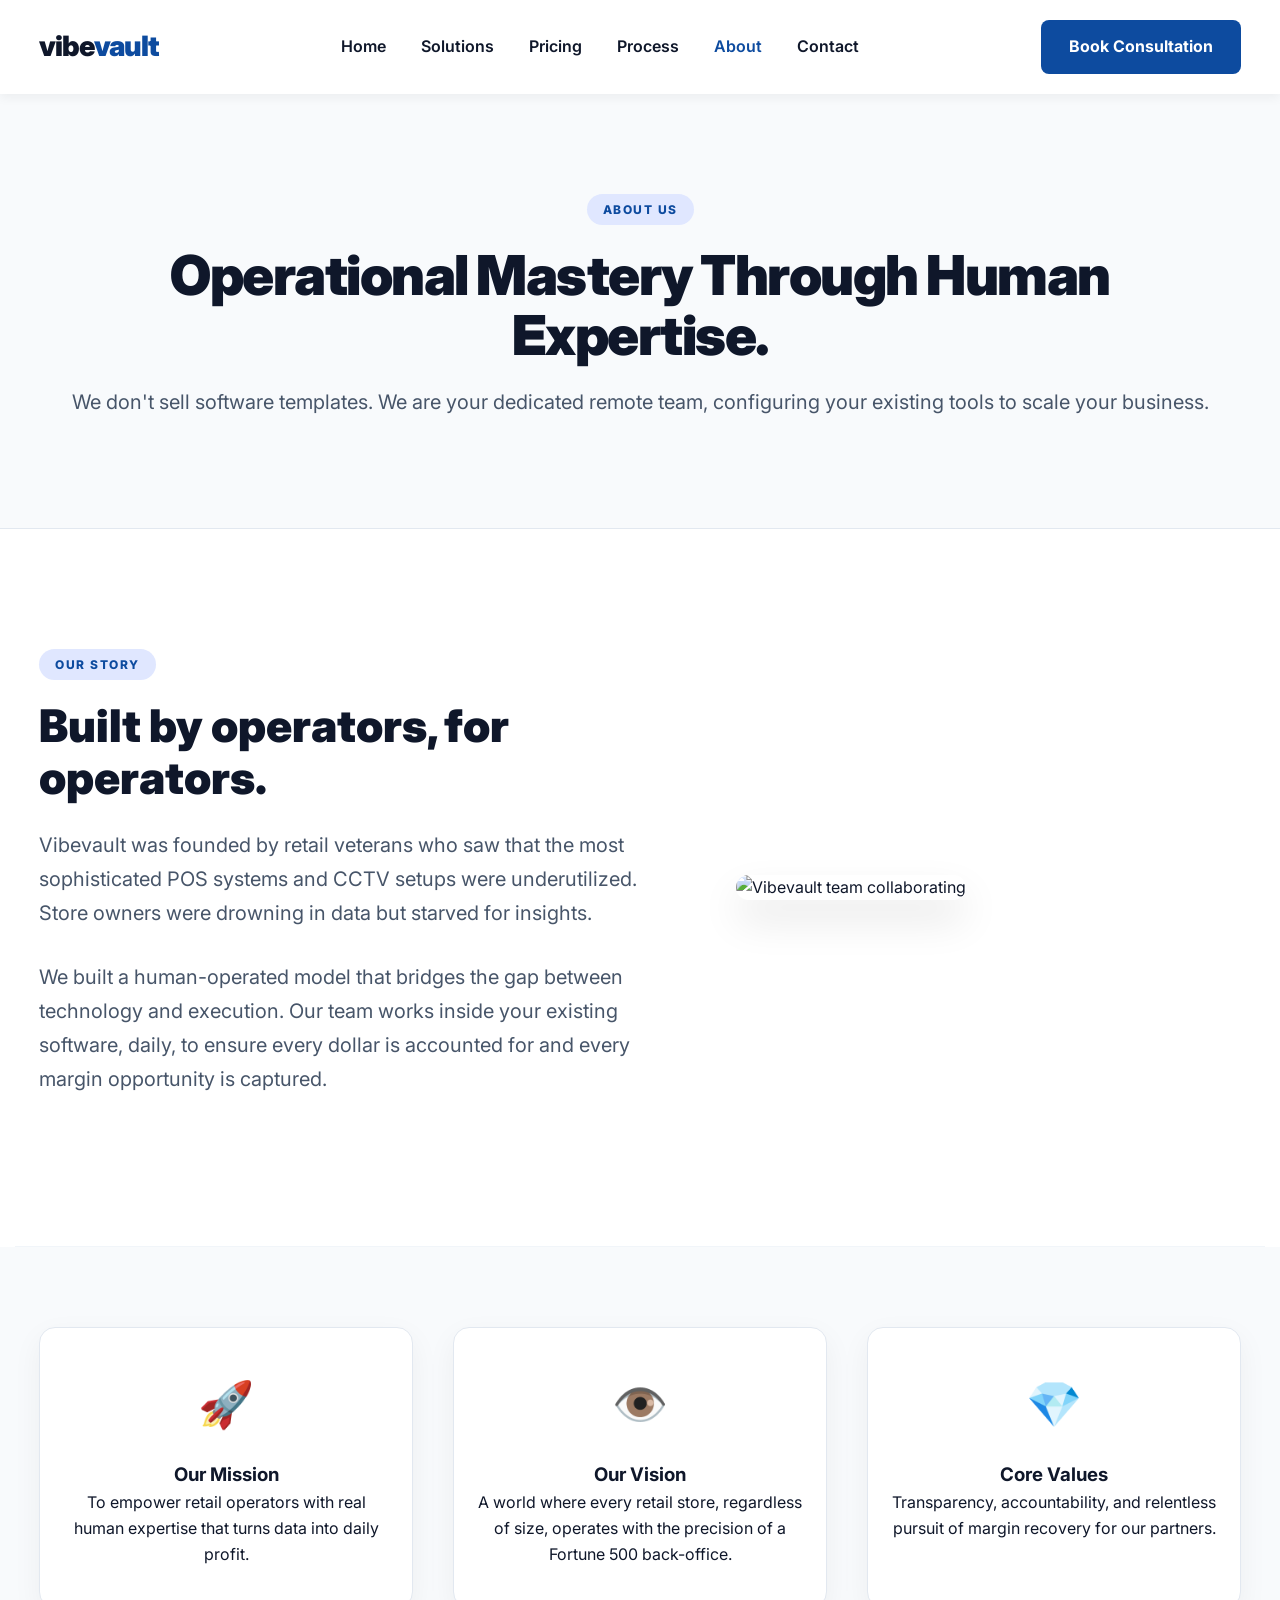
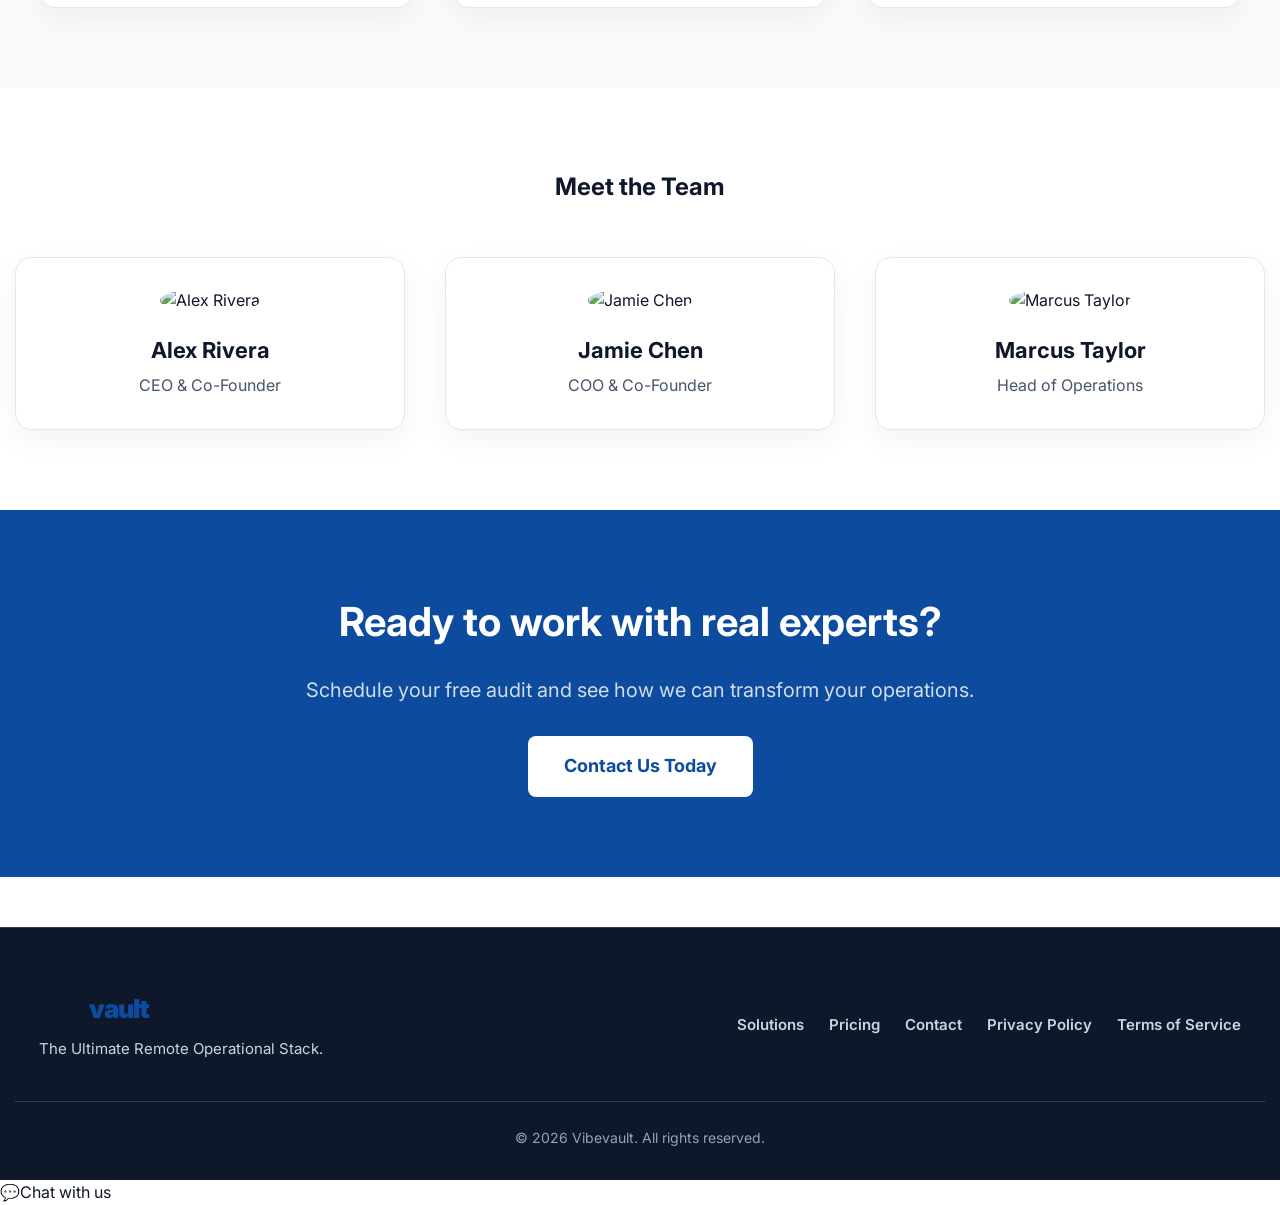
==== about.html @ 1e2b56e8 "Revise SEO metadata and enhance footer structure Updated meta tags and content for better SEO and br" ====
<!DOCTYPE html>
<html lang="en">
<head>
    <meta charset="UTF-8" />
    <meta name="viewport" content="width=device-width, initial-scale=1.0" />
    <meta name="robots" content="index, follow" />
    <title>About Vibevault | Dedicated Remote Retail Operations Team</title>
    <meta name="description" content="Learn about Vibevault. We provide dedicated human-operated remote back-office teams to configure your POS, CCTV, and inventory systems to scale your retail business." />
    <link rel="canonical" href="https://vibevault.com/about.html" />
    <link rel="icon" type="image/svg+xml" href="data:image/svg+xml,<svg xmlns='http://www.w3.org/2000/svg' viewBox='0 0 100 100'><rect width='100' height='100' rx='20' fill='%230a1628'/><text x='50%' y='55%' dominant-baseline='central' text-anchor='middle' fill='%2300d4ff' font-family='sans-serif' font-size='60' font-weight='bold'>V</text></svg>" />
    <meta property="og:type" content="website" />
    <meta property="og:url" content="https://vibevault.com/about.html" />
    <meta property="og:title" content="About Us | Vibevault Retail Operations" />
    <meta property="og:description" content="Operational Mastery Through Human Expertise. We are your dedicated remote back-office team." />
    <meta property="og:image" content="https://images.unsplash.com/photo-1522071820081-009f0129c71c?auto=format&fit=crop&w=800&q=80" />
    <link rel="stylesheet" href="style.css" />
    <link rel="preconnect" href="https://fonts.googleapis.com" />
    <link rel="preconnect" href="https://fonts.gstatic.com" crossorigin />
    <link href="https://fonts.googleapis.com/css2?family=Inter:wght@400;600;800;900&display=swap" rel="stylesheet" />
    <script type="application/ld+json">
        {
            "@context": "https://schema.org",
            "@type": "AboutPage",
            "name": "About Us - Vibevault",
            "url": "https://vibevault.com/about.html",
            "description": "Vibevault provides human-operated remote back-office teams to help retail stores optimize POS, CCTV, and inventory management.",
            "publisher": { "@type": "Organization", "name": "Vibevault", "url": "https://vibevault.com" }
        }
    </script>
</head>
<body>
    <header class="navbar"><div class="container nav-container"><a href="index.html" class="logo">vibe<span>vault</span></a>
        <nav><ul class="nav-links"><li><a href="index.html">Home</a></li><li><a href="solutions.html">Solutions</a></li><li><a href="pricing.html">Pricing</a></li><li><a href="process.html">Process</a></li><li><a href="about.html" class="active">About</a></li><li><a href="contact.html">Contact</a></li></ul></nav>
        <a href="contact.html" class="btn btn-primary btn-consult">Book Consultation</a><div class="hamburger">☰</div>
    </div></header>

    <main>
        <section class="page-header scroll-anim"><div class="container text-center"><div class="label-badge">ABOUT US</div><h1 class="hero-title">Operational Mastery Through Human Expertise.</h1><p class="hero-desc">We don't sell software templates. We are your dedicated remote team, configuring your existing tools to scale your business.</p></div></section>

        <section class="deep-dive container scroll-anim" style="padding:120px 24px;">
            <div class="dive-content">
                <div class="label-badge">Our Story</div>
                <h2>Built by operators, for operators.</h2>
                <p>Vibevault was founded by retail veterans who saw that the most sophisticated POS systems and CCTV setups were underutilized. Store owners were drowning in data but starved for insights.</p>
                <p>We built a human-operated model that bridges the gap between technology and execution. Our team works inside your existing software, daily, to ensure every dollar is accounted for and every margin opportunity is captured.</p>
            </div>
            <div class="dive-image">
                <img src="https://images.unsplash.com/photo-1522071820081-009f0129c71c?auto=format&fit=crop&w=800&q=80" alt="Vibevault team collaborating" loading="lazy" />
            </div>
        </section>

        <section class="bg-light scroll-anim" style="padding:80px 0;">
            <div class="container">
                <div class="grid-3 text-center">
                    <div class="value-card"><div class="icon-large">🚀</div><h3>Our Mission</h3><p>To empower retail operators with real human expertise that turns data into daily profit.</p></div>
                    <div class="value-card"><div class="icon-large">👁️</div><h3>Our Vision</h3><p>A world where every retail store, regardless of size, operates with the precision of a Fortune 500 back-office.</p></div>
                    <div class="value-card"><div class="icon-large">💎</div><h3>Core Values</h3><p>Transparency, accountability, and relentless pursuit of margin recovery for our partners.</p></div>
                </div>
            </div>
        </section>

        <section class="container scroll-anim" style="padding:80px 0;">
            <h2 class="section-title text-center">Meet the Team</h2>
            <div class="grid-3">
                <div class="team-card"><img src="https://images.unsplash.com/photo-1507003211169-0a1dd7228f2d?auto=format&fit=crop&w=400&q=80" alt="Alex Rivera" loading="lazy" /><h3>Alex Rivera</h3><p>CEO & Co-Founder</p></div>
                <div class="team-card"><img src="https://images.unsplash.com/photo-1573496359142-b8d87734a5a2?auto=format&fit=crop&w=400&q=80" alt="Jamie Chen" loading="lazy" /><h3>Jamie Chen</h3><p>COO & Co-Founder</p></div>
                <div class="team-card"><img src="https://images.unsplash.com/photo-1560250097-0b93528c311a?auto=format&fit=crop&w=400&q=80" alt="Marcus Taylor" loading="lazy" /><h3>Marcus Taylor</h3><p>Head of Operations</p></div>
            </div>
        </section>

        <section class="mega-cta-extended scroll-anim" style="background:var(--primary-color);">
            <div class="container text-center">
                <h2 style="color:white;">Ready to work with real experts?</h2>
                <p style="color:rgba(255,255,255,0.9);font-size:20px;margin-bottom:30px;">Schedule your free audit and see how we can transform your operations.</p>
                <a href="contact.html" class="btn btn-primary btn-large" style="background:white;color:var(--primary-color);">Contact Us Today</a>
            </div>
        </section>
    </main>

    <footer><div class="container footer-grid"><div class="footer-brand"><div class="logo">vibe<span>vault</span></div><p>The Ultimate Remote Operational Stack.</p></div><div class="footer-links"><a href="solutions.html">Solutions</a><a href="pricing.html">Pricing</a><a href="contact.html">Contact</a><a href="privacy.html">Privacy Policy</a><a href="terms.html">Terms of Service</a></div></div><div class="footer-bottom container"><p>&copy; 2026 Vibevault. All rights reserved.</p></div></footer>

    <div class="chat-badge" id="chatBadge"><span class="chat-icon">💬</span><span class="chat-tooltip">Chat with us</span></div>
    <script src="script.js"></script>
</body>
</html>
---- style.css ----
/* =========================================
   MASTER CSS - VIBEVAULT (PROFESSIONAL UPGRADE)
   ========================================= */
:root {
    --primary-color: #0d4b9f;
    --primary-hover: #083370;
    --secondary-color: #f8fafc;
    --text-dark: #0f172a;
    --text-muted: #475569;
    --white: #ffffff;
    --border-color: #e2e8f0;
    --transition: all 0.3s ease;
}

* {
    margin: 0;
    padding: 0;
    box-sizing: border-box;
}

body {
    font-family: 'Inter', sans-serif;
    background-color: var(--white);
    color: var(--text-dark);
    line-height: 1.6;
    overflow-x: hidden;
}

a {
    text-decoration: none;
    transition: var(--transition);
}

.container {
    max-width: 1250px;
    margin: 0 auto;
    padding: 0 24px;
}

.bg-light {
    background-color: var(--secondary-color);
}

.text-center {
    text-align: center;
}

.mt-20 {
    margin-top: 20px;
}
.mt-40 {
    margin-top: 40px;
}
.mt-50 {
    margin-top: 50px;
}
.mb-50 {
    margin-bottom: 50px;
}

/* =========================================
   1. NAVBAR & FOOTER
   ========================================= */
.navbar {
    background: var(--white);
    padding: 20px 0;
    position: sticky;
    top: 0;
    z-index: 1000;
    box-shadow: 0 4px 10px rgba(0, 0, 0, 0.05);
}

.nav-container {
    display: flex;
    justify-content: space-between;
    align-items: center;
}

.logo {
    font-size: 28px;
    font-weight: 900;
    color: var(--text-dark);
    letter-spacing: -1px;
}

.logo span {
    color: var(--primary-color);
}

.nav-links {
    list-style: none;
    display: flex;
    gap: 35px;
}

.nav-links a {
    color: var(--text-dark);
    font-weight: 600;
    font-size: 16px;
}

.nav-links a:hover,
.nav-links a.active {
    color: var(--primary-color);
}

.hamburger {
    display: none;
    font-size: 32px;
    cursor: pointer;
    color: var(--primary-color);
}

footer {
    background: #0f172a;
    padding: 60px 0 30px;
    margin-top: 50px;
    color: var(--white);
    border-top: 1px solid #334155;
}

.footer-grid {
    display: flex;
    justify-content: space-between;
    align-items: center;
    flex-wrap: wrap;
    gap: 30px;
    padding-bottom: 40px;
    border-bottom: 1px solid #334155;
}

.footer-brand .logo {
    font-size: 26px;
    font-weight: 900;
}

.footer-brand p {
    color: #cbd5e1;
    font-size: 15px;
    margin-top: 8px;
}

.footer-links {
    display: flex;
    gap: 25px;
}

.footer-links a {
    color: #cbd5e1;
    font-weight: 600;
    font-size: 15px;
}

.footer-links a:hover {
    color: #3b82f6;
}

.footer-bottom {
    text-align: center;
    padding-top: 25px;
}

.footer-bottom p {
    color: #94a3b8;
    font-size: 14px;
}

/* =========================================
   2. BUTTONS & BADGES
   ========================================= */
.btn {
    display: inline-block;
    padding: 14px 28px;
    border-radius: 8px;
    font-weight: 700;
    font-size: 16px;
    cursor: pointer;
    transition: var(--transition);
    border: none;
    text-align: center;
}

.btn-primary {
    background-color: var(--primary-color);
    color: var(--white);
}

.btn-primary:hover {
    background-color: var(--primary-hover);
    transform: translateY(-2px);
    box-shadow: 0 8px 15px rgba(13, 75, 159, 0.2);
}

.btn-secondary {
    background-color: transparent;
    color: var(--text-dark);
    border: 2px solid var(--border-color);
}

.btn-secondary:hover {
    border-color: var(--primary-color);
    color: var(--primary-color);
    transform: translateY(-2px);
}

.btn-large {
    font-size: 18px;
    padding: 16px 36px;
}

.full-width {
    width: 100%;
    display: block;
}

.label-badge {
    background: #e0e7ff;
    color: var(--primary-color);
    display: inline-block;
    padding: 6px 16px;
    border-radius: 30px;
    font-weight: 800;
    font-size: 12px;
    letter-spacing: 1.5px;
    margin-bottom: 20px;
    text-transform: uppercase;
}

/* =========================================
   3. HERO & HEADERS
   ========================================= */
.hero-title {
    font-size: 55px;
    line-height: 1.1;
    margin-bottom: 20px;
    font-weight: 900;
    letter-spacing: -1.5px;
    color: var(--text-dark);
}

.hero-desc {
    font-size: 20px;
    color: var(--text-muted);
    margin-bottom: 30px;
    line-height: 1.6;
}

.page-header {
    padding: 100px 0 80px;
    background: var(--secondary-color);
    text-align: center;
    border-bottom: 1px solid var(--border-color);
}

.hero {
    padding: 100px 0 60px;
    background: linear-gradient(180deg, #f8fafc 0%, #ffffff 100%);
}

.hero-wrapper {
    max-width: 900px;
    margin: 0 auto;
    text-align: center;
}

.hero-title span {
    color: var(--primary-color);
    font-style: italic;
}

.hero-buttons {
    display: flex;
    gap: 20px;
    justify-content: center;
    margin-top: 30px;
}

.hero-image-full img {
    width: 100%;
    border-radius: 20px;
    box-shadow: 0 30px 60px rgba(0, 0, 0, 0.15);
    margin-bottom: 80px;
}

/* =========================================
   4. HOME PAGE SPECIFICS
   ========================================= */
.trusted-by {
    padding: 60px 0;
    border-top: 1px solid var(--border-color);
}

.trusted-by p {
    font-size: 14px;
    font-weight: 700;
    color: var(--text-muted);
    letter-spacing: 2px;
    text-align: center;
}

.logo-grid {
    display: flex;
    justify-content: space-around;
    flex-wrap: wrap;
    gap: 30px;
    opacity: 0.6;
}

.metrics-section {
    padding: 80px 0;
}

.metric-card h2 {
    font-size: 50px;
    font-weight: 900;
    color: var(--primary-color);
    margin-bottom: 5px;
}

.metric-card p {
    font-size: 18px;
    color: var(--text-muted);
    font-weight: 600;
}

.testimonials-expanded {
    padding: 100px 0;
}

.testimonial-block {
    display: flex;
    gap: 30px;
    align-items: center;
    background: var(--white);
    border-radius: 16px;
    padding: 40px;
    box-shadow: 0 10px 30px rgba(0, 0, 0, 0.05);
    border: 1px solid #f1f5f9;
    margin-bottom: 30px;
}

.test-img {
    width: 100px;
    height: 100px;
    object-fit: cover;
    border-radius: 50%;
}

.testimonial-block p {
    font-size: 18px;
    line-height: 1.6;
    color: var(--text-muted);
    font-weight: 600;
    font-style: italic;
}

/* =========================================
   5. DEEP DIVE SECTIONS (Home, About)
   ========================================= */
.deep-dive {
    display: flex;
    align-items: center;
    gap: 80px;
    padding: 120px 24px;
    border-bottom: 1px solid #f1f5f9;
}

.deep-dive.reverse {
    flex-direction: row-reverse;
    background-color: #fafaf9;
}

.dive-content {
    flex: 1.1;
}

.dive-image {
    flex: 0.9;
}

.dive-image img {
    width: 100%;
    border-radius: 20px;
    box-shadow: 0 20px 40px rgba(0, 0, 0, 0.1);
}

.dive-content h2 {
    font-size: 45px;
    line-height: 1.15;
    margin-bottom: 25px;
    font-weight: 900;
}

.dive-content p {
    font-size: 20px;
    color: var(--text-muted);
    margin-bottom: 30px;
    line-height: 1.7;
}

.check-list {
    list-style: none;
}

.check-list li {
    font-size: 18px;
    margin-bottom: 15px;
    font-weight: 600;
    display: flex;
    align-items: center;
    gap: 10px;
    color: var(--text-dark);
}

/* =========================================
   6. GRIDS & CARDS
   ========================================= */
.grid-3 {
    display: grid;
    grid-template-columns: repeat(auto-fit, minmax(320px, 1fr));
    gap: 40px;
}

.grid-4 {
    display: grid;
    grid-template-columns: repeat(4, 1fr);
    gap: 20px;
}

.section-title {
    margin-bottom: 50px;
    text-align: center;
}

.icon-large {
    font-size: 45px;
    margin-bottom: 20px;
}

/* Solutions Page */
.solutions-grid-large {
    padding: 80px 0;
}

.service-block-detailed {
    background: var(--white);
    border-radius: 16px;
    border: 1px solid var(--border-color);
    overflow: hidden;
    box-shadow: 0 15px 35px rgba(0, 0, 0, 0.06);
    padding-bottom: 30px;
}

.service-block-detailed img {
    width: 100%;
    height: 280px;
    object-fit: cover;
    margin-bottom: 25px;
}

.service-block-detailed h2 {
    font-size: 28px;
    padding: 0 25px;
    margin-bottom: 15px;
}

.service-block-detailed p {
    font-size: 17px;
    color: var(--text-muted);
    padding: 0 25px;
    margin-bottom: 20px;
}

.price-tag {
    display: inline-block;
    margin: 0 25px;
    font-weight: 800;
    font-size: 22px;
    color: var(--primary-color);
    background: #e0e7ff;
    padding: 10px 20px;
    border-radius: 8px;
}

/* =========================================
   7. PRICING - 4 TIER GRID (NEW)
   ========================================= */
.pricing-container-large {
    padding: 40px 0;
}

.pricing-grid-4 {
    display: grid;
    grid-template-columns: repeat(4, 1fr);
    gap: 30px;
    align-items: stretch;
}

.pricing-card {
    background: var(--white);
    border-radius: 16px;
    border: 1px solid var(--border-color);
    padding: 40px 30px;
    box-shadow: 0 10px 30px rgba(0, 0, 0, 0.04);
    display: flex;
    flex-direction: column;
    text-align: left;
    position: relative;
    transition: var(--transition);
}

.pricing-card:hover {
    box-shadow: 0 20px 40px rgba(0, 0, 0, 0.08);
    transform: translateY(-5px);
}

.tier-label {
    display: inline-block;
    background: #f1f5f9;
    color: var(--text-muted);
    padding: 4px 12px;
    border-radius: 20px;
    font-size: 12px;
    font-weight: 800;
    margin-bottom: 15px;
    letter-spacing: 1px;
}

.tier-name {
    font-size: 20px;
    font-weight: 800;
    margin-bottom: 15px;
    color: var(--text-dark);
    text-transform: uppercase;
}

.price {
    font-size: 60px;
    font-weight: 900;
    margin-bottom: 5px;
    line-height: 1;
    color: var(--text-dark);
}

.flat-rate {
    font-size: 16px;
    color: var(--text-muted);
    margin-bottom: 20px;
    font-weight: 500;
}

.tier-desc {
    font-size: 15px;
    color: var(--text-muted);
    margin-bottom: 30px;
    line-height: 1.6;
    min-height: 70px;
}

.benefits-list-detailed {
    list-style: none;
    margin-bottom: 40px;
    flex-grow: 1;
}

.benefits-list-detailed li {
    font-size: 15px;
    margin-bottom: 12px;
    border-bottom: 1px solid #f1f5f9;
    padding-bottom: 12px;
    display: flex;
    align-items: flex-start;
    gap: 10px;
    color: var(--text-dark);
}

/* Most Popular (Professional) */
.premium-partner {
    background: var(--primary-color);
    border: none;
    box-shadow: 0 20px 50px rgba(13, 75, 159, 0.3);
    transform: scale(1.03);
}

.premium-partner:hover {
    transform: scale(1.03) translateY(-5px);
    box-shadow: 0 30px 60px rgba(13, 75, 159, 0.4);
}

.premium-partner .badge {
    position: absolute;
    top: -15px;
    left: 50%;
    transform: translateX(-50%);
    background: #fbbf24;
    color: #000;
    padding: 6px 16px;
    border-radius: 20px;
    font-weight: 900;
    font-size: 12px;
    letter-spacing: 1px;
    white-space: nowrap;
}

.premium-partner .benefits-list-detailed li {
    border-bottom: 1px solid rgba(255, 255, 255, 0.15);
    color: var(--white);
}

.premium-partner .tier-name,
.premium-partner .price {
    color: var(--white);
}

/* =========================================
   8. 12 ADD-ON SERVICES (grid-4)
   ========================================= */
.core-operations {
    padding: 100px 0;
}

.addon-card {
    background: var(--white);
    border-radius: 12px;
    border: 1px solid var(--border-color);
    padding: 30px 20px;
    box-shadow: 0 4px 15px rgba(0, 0, 0, 0.03);
    transition: var(--transition);
    display: flex;
    flex-direction: column;
    text-align: left;
}

.addon-card:hover {
    transform: translateY(-5px);
    box-shadow: 0 15px 30px rgba(0, 0, 0, 0.08);
    border-color: var(--primary-color);
}

.addon-icon {
    font-size: 32px;
    color: var(--primary-color);
    margin-bottom: 15px;
}

.addon-card h3 {
    font-size: 18px;
    font-weight: 800;
    margin-bottom: 10px;
    color: var(--text-dark);
    line-height: 1.3;
}

.addon-card p {
    font-size: 14px;
    color: var(--text-muted);
    margin-bottom: 25px;
    flex-grow: 1;
    line-height: 1.5;
}

.addon-card .btn {
    padding: 12px 10px;
    font-size: 14px;
    border-radius: 30px;
}

/* =========================================
   9. PROCESS - 4 STEP TIMELINE
   ========================================= */
.process-timeline-large {
    padding: 100px 24px;
    max-width: 900px;
    margin: 0 auto;
}

/* Progress bar (visual) */
.process-progress {
    display: flex;
    justify-content: space-between;
    align-items: center;
    margin-bottom: 60px;
    position: relative;
}

.process-progress::before {
    content: '';
    position: absolute;
    top: 50%;
    left: 5%;
    right: 5%;
    height: 4px;
    background: #e2e8f0;
    transform: translateY(-50%);
    z-index: 0;
}

.process-progress .progress-step {
    width: 50px;
    height: 50px;
    border-radius: 50%;
    background: var(--white);
    border: 4px solid #e2e8f0;
    display: flex;
    align-items: center;
    justify-content: center;
    font-weight: 800;
    font-size: 20px;
    color: var(--text-muted);
    position: relative;
    z-index: 1;
    transition: var(--transition);
}

.process-progress .progress-step.active {
    border-color: var(--primary-color);
    background: var(--primary-color);
    color: var(--white);
}

.process-card-detailed {
    display: flex;
    gap: 40px;
    align-items: center;
    background: var(--white);
    padding: 50px;
    border-radius: 16px;
    box-shadow: 0 15px 40px rgba(0, 0, 0, 0.08);
    border: 1px solid #f1f5f9;
    margin-bottom: 40px;
}

.step-number-large {
    font-size: 50px;
    font-weight: 900;
    color: var(--white);
    background: var(--primary-color);
    width: 110px;
    height: 110px;
    display: flex;
    align-items: center;
    justify-content: center;
    border-radius: 50%;
    flex-shrink: 0;
}

.process-text h2 {
    font-size: 30px;
    margin-bottom: 15px;
    font-weight: 800;
}

.process-text p {
    font-size: 18px;
    color: var(--text-muted);
}

/* =========================================
   10. ABOUT PAGE - TEAM CARDS & VALUES
   ========================================= */
.value-card {
    padding: 40px 20px;
    background: var(--white);
    border-radius: 16px;
    box-shadow: 0 10px 30px rgba(0, 0, 0, 0.05);
    border: 1px solid var(--border-color);
}

.team-card {
    text-align: center;
    background: var(--white);
    border-radius: 16px;
    padding: 30px;
    box-shadow: 0 10px 30px rgba(0, 0, 0, 0.05);
    border: 1px solid var(--border-color);
}

.team-card img {
    width: 150px;
    height: 150px;
    object-fit: cover;
    border-radius: 50%;
    margin-bottom: 20px;
}

.team-card h3 {
    font-size: 22px;
    margin-bottom: 5px;
}

.team-card p {
    color: var(--text-muted);
}

/* =========================================
   11. CONTACT FORM
   ========================================= */
.contact-page-wrapper-extended {
    display: flex;
    gap: 80px;
    padding: 120px 24px;
    align-items: flex-start;
}

.contact-info-extended {
    flex: 0.9;
}

.contact-cards-grid {
    display: flex;
    flex-direction: column;
    gap: 20px;
    margin-top: 50px;
}

.contact-card-info {
    background: var(--secondary-color);
    padding: 30px;
    border-radius: 12px;
    border: 1px solid var(--border-color);
}

.contact-card-info h3 {
    font-size: 22px;
    margin-bottom: 10px;
}

.contact-card-info p {
    font-size: 18px;
    color: var(--text-muted);
}

.contact-form-large-extended {
    flex: 1.1;
    background: var(--white);
    padding: 60px;
    border-radius: 24px;
    box-shadow: 0 25px 60px rgba(0, 0, 0, 0.1);
    border: 1px solid var(--border-color);
}

.form-row-extended {
    display: flex;
    gap: 20px;
}

.form-row-extended .input-group-extended {
    flex: 1;
}

.input-group-extended {
    margin-bottom: 30px;
}

.input-group-extended label {
    display: block;
    margin-bottom: 10px;
    font-weight: 700;
    font-size: 18px;
}

.input-group-extended input,
.input-group-extended textarea {
    width: 100%;
    padding: 20px;
    border: 2px solid #cbd5e1;
    border-radius: 12px;
    font-size: 18px;
    font-family: inherit;
    background: #f8fafc;
    transition: var(--transition);
}

.input-group-extended input:focus,
.input-group-extended textarea:focus {
    outline: none;
    border-color: var(--primary-color);
    background: var(--white);
}

.form-message {
    margin-top: 15px;
    text-align: center;
    font-weight: 600;
}

/* =========================================
   12. MEGA CTA
   ========================================= */
.mega-cta-extended {
    background: var(--primary-color);
    padding: 80px 0;
    color: var(--white);
}

.mega-cta-flex {
    display: flex;
    gap: 60px;
    align-items: center;
}

.mega-cta-extended h2 {
    font-size: 40px;
    margin-bottom: 20px;
}

.mega-cta-extended p {
    font-size: 20px;
    opacity: 0.9;
}

.lead-form input {
    width: 100%;
    padding: 16px;
    border-radius: 8px;
    border: none;
    margin-bottom: 15px;
    font-size: 16px;
}

/* =========================================
   13. ANIMATIONS
   ========================================= */
.scroll-anim {
    opacity: 0;
    transform: translateY(40px);
    transition: all 0.8s cubic-bezier(0.5, 0, 0, 1);
}

.scroll-anim.visible {
    opacity: 1;
    transform: translateY(0);
}

/* =========================================
   14. RESPONSIVE
   ========================================= */
@media (max-width: 1024px) {
    .pricing-grid-4 {
        grid-template-columns: repeat(2, 1fr);
    }
    .premium-partner {
        transform: scale(1);
    }
    .premium-partner:hover {
        transform: translateY(-5px);
    }
    .grid-4 {
        grid-template-columns: repeat(2, 1fr);
        gap: 25px;
    }
    .deep-dive,
    .deep-dive.reverse,
    .contact-page-wrapper-extended {
        flex-direction: column;
        text-align: center;
        gap: 50px;
    }
    .footer-grid {
        flex-direction: column;
        text-align: center;
        gap: 20px;
    }
    .mega-cta-flex {
        flex-direction: column;
        text-align: center;
    }
}

@media (max-width: 768px) {
    .nav-links {
        display: none;
        flex-direction: column;
        position: absolute;
        top: 100%;
        left: 0;
        width: 100%;
        background: var(--white);
        padding: 20px;
        text-align: center;
        box-shadow: 0 10px 20px rgba(0, 0, 0, 0.1);
    }
    .nav-links.active {
        display: flex;
    }
    .navbar .btn {
        display: none;
    }
    .hamburger {
        display: block;
    }

    .hero-title {
        font-size: 38px;
        letter-spacing: -1px;
    }
    .hero-buttons {
        flex-direction: column;
    }

    .grid-3 {
        grid-template-columns: 1fr;
        gap: 30px;
    }
    .pricing-grid-4 {
        grid-template-columns: 1fr;
        gap: 40px;
    }
    .tier-desc {
        min-height: auto;
    }
    .pricing-card {
        padding: 40px 25px;
    }
    .grid-4 {
        grid-template-columns: 1fr;
        gap: 20px;
    }

    .form-row-extended {
        flex-direction: column;
        gap: 0;
    }
    .contact-form-large-extended {
        padding: 30px 20px;
    }
    .process-card-detailed {
        flex-direction: column;
        text-align: center;
        padding: 30px;
    }
    .testimonial-block {
        flex-direction: column;
        text-align: center;
    }
    .process-progress {
        display: none;
    }
    .step-number-large {
        width: 80px;
        height: 80px;
        font-size: 35px;
    }
}
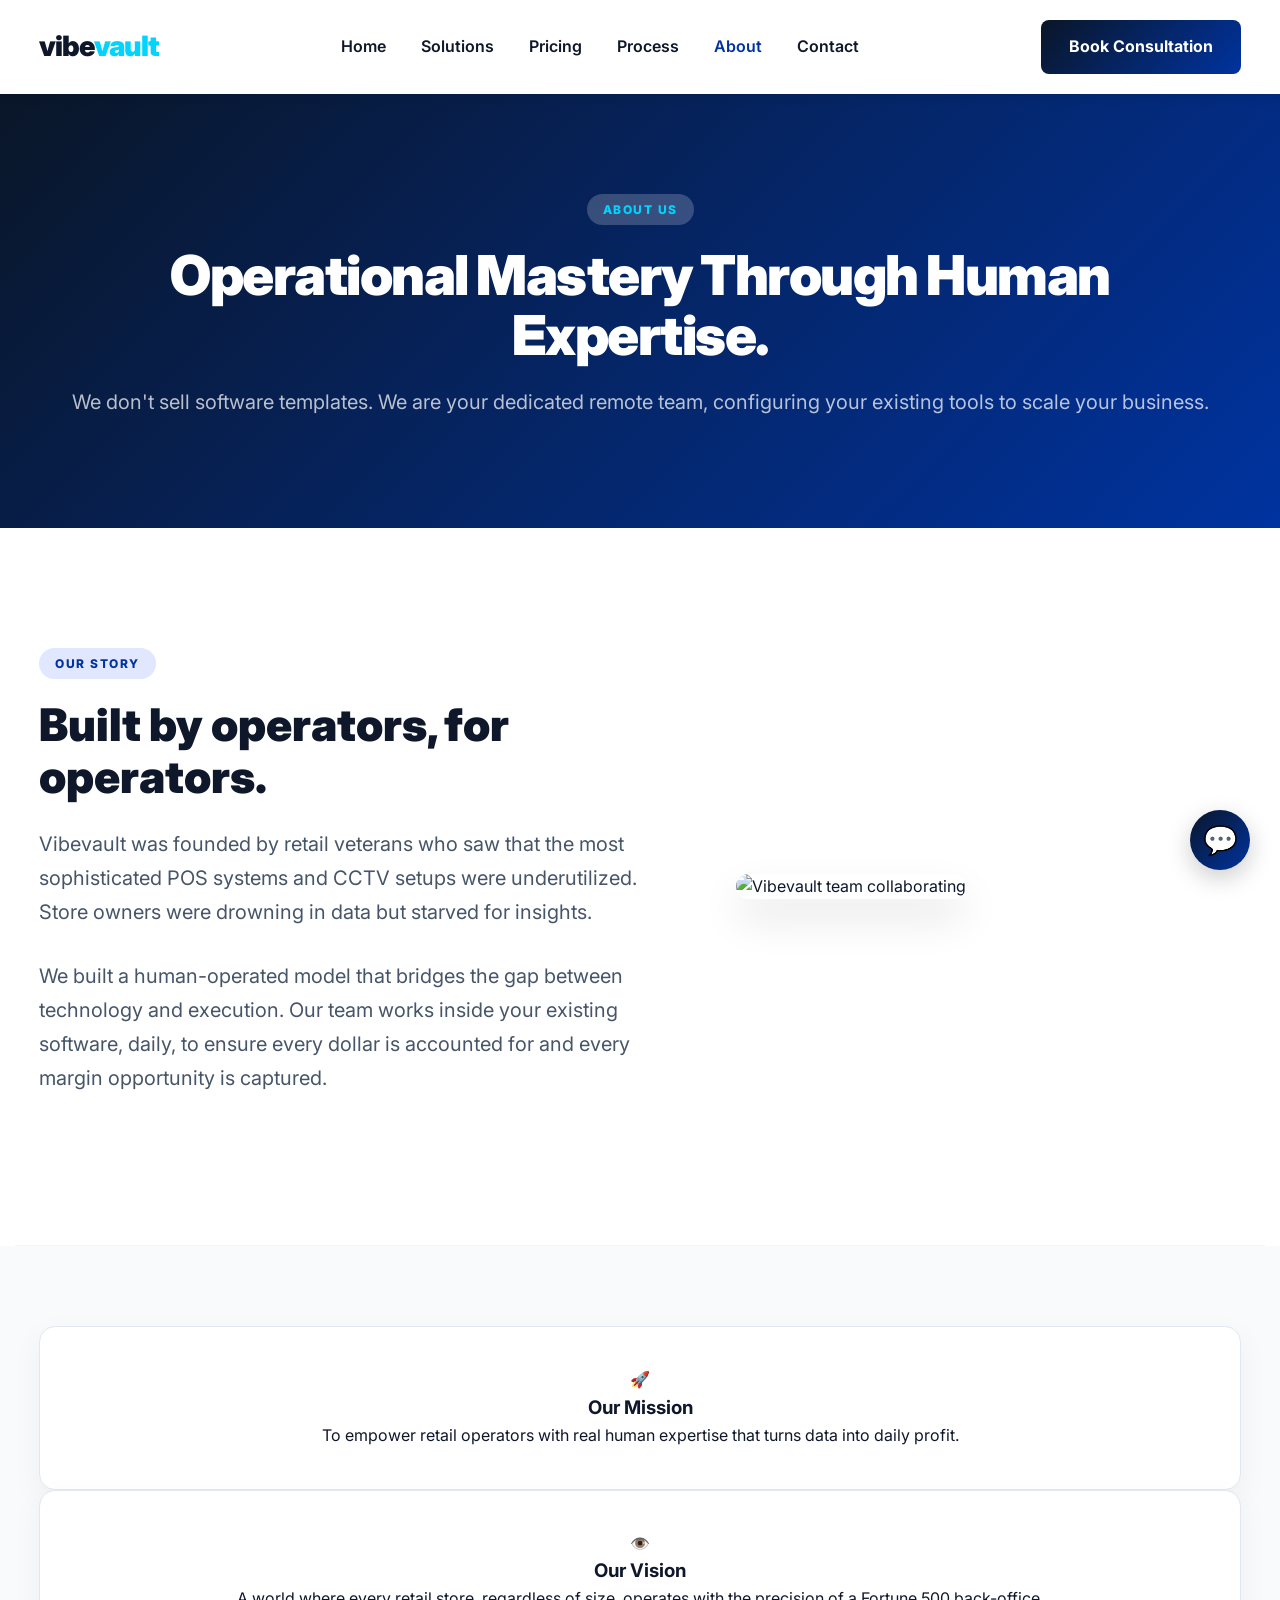
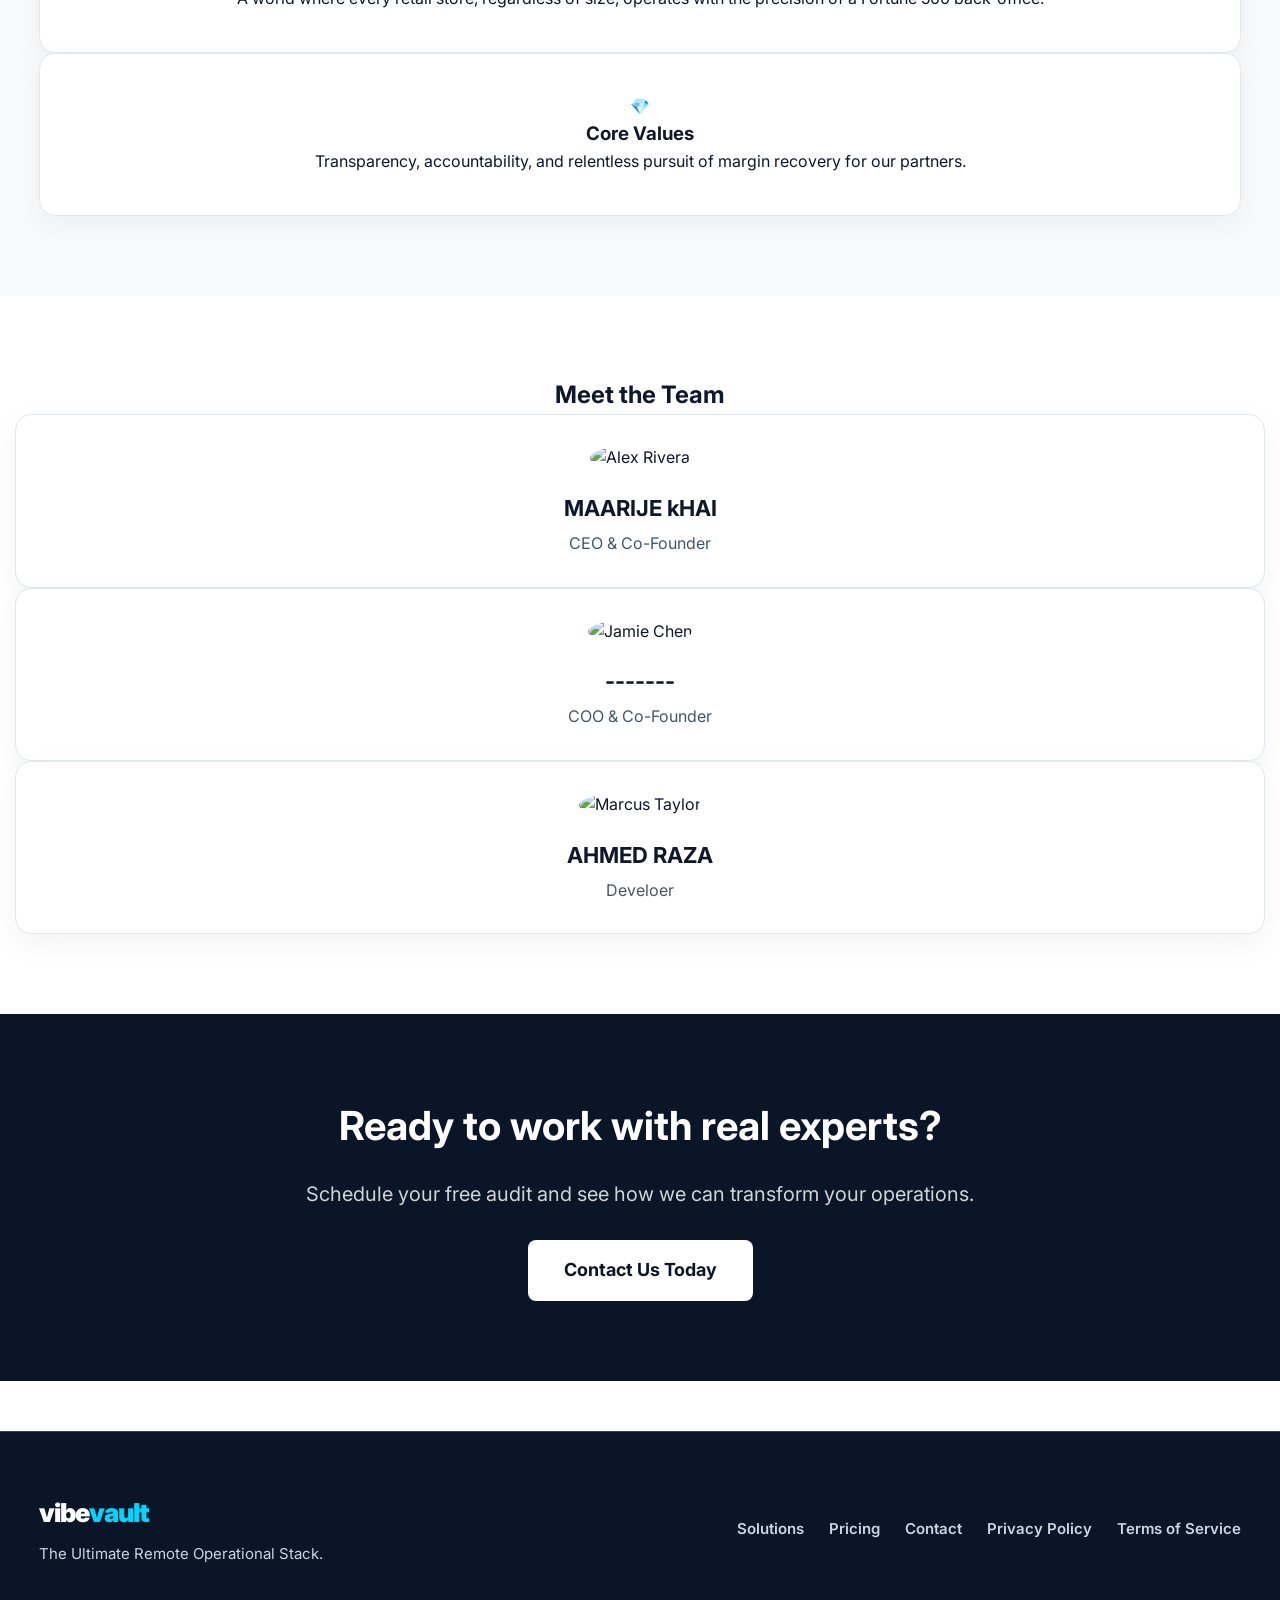
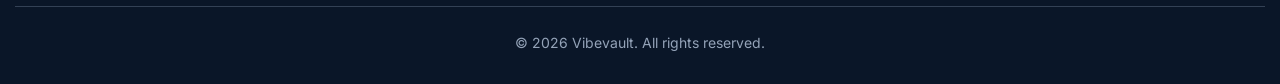
==== commit 271e2cad: "Update team member details in about.html" ====
--- a/about.html
+++ b/about.html
@@ -62,9 +62,9 @@
         <section class="container scroll-anim" style="padding:80px 0;">
             <h2 class="section-title text-center">Meet the Team</h2>
             <div class="grid-3">
-                <div class="team-card"><img src="https://images.unsplash.com/photo-1507003211169-0a1dd7228f2d?auto=format&fit=crop&w=400&q=80" alt="Alex Rivera" loading="lazy" /><h3>Alex Rivera</h3><p>CEO & Co-Founder</p></div>
-                <div class="team-card"><img src="https://images.unsplash.com/photo-1573496359142-b8d87734a5a2?auto=format&fit=crop&w=400&q=80" alt="Jamie Chen" loading="lazy" /><h3>Jamie Chen</h3><p>COO & Co-Founder</p></div>
-                <div class="team-card"><img src="https://images.unsplash.com/photo-1560250097-0b93528c311a?auto=format&fit=crop&w=400&q=80" alt="Marcus Taylor" loading="lazy" /><h3>Marcus Taylor</h3><p>Head of Operations</p></div>
+                <div class="team-card"><img src="https://images.unsplash.com/photo-1507003211169-0a1dd7228f2d?auto=format&fit=crop&w=400&q=80" alt="Alex Rivera" loading="lazy" /><h3>MAARIJE kHAI</h3><p>CEO & Co-Founder</p></div>
+                <div class="team-card"><img src="https://images.unsplash.com/photo-1573496359142-b8d87734a5a2?auto=format&fit=crop&w=400&q=80" alt="Jamie Chen" loading="lazy" /><h3>-------</h3><p>COO & Co-Founder</p></div>
+                <div class="team-card"><img src="https://images.unsplash.com/photo-1560250097-0b93528c311a?auto=format&fit=crop&w=400&q=80" alt="Marcus Taylor" loading="lazy" /><h3>AHMED RAZA</h3><p>Develoer</p></div>
             </div>
         </section>
 
--- a/style.css
+++ b/style.css
@@ -1,10 +1,11 @@
 /* =========================================
-   MASTER CSS - VIBEVAULT (PROFESSIONAL UPGRADE)
+   MASTER CSS - VIBEVAULT (ENTERPRISE UPGRADE)
    ========================================= */
 :root {
-    --primary-color: #0d4b9f;
-    --primary-hover: #083370;
-    --secondary-color: #f8fafc;
+    --primary-color: #0a1628;
+    --primary-accent: #0033a0;
+    --secondary-color: #00d4ff;
+    --gradient-bg: linear-gradient(135deg, #0a1628 0%, #0033a0 100%);
     --text-dark: #0f172a;
     --text-muted: #475569;
     --white: #ffffff;
@@ -12,11 +13,7 @@
     --transition: all 0.3s ease;
 }
 
-* {
-    margin: 0;
-    padding: 0;
-    box-sizing: border-box;
-}
+* { margin: 0; padding: 0; box-sizing: border-box; }
 
 body {
     font-family: 'Inter', sans-serif;
@@ -26,48 +23,25 @@
     overflow-x: hidden;
 }
 
-a {
-    text-decoration: none;
-    transition: var(--transition);
-}
-
-.container {
-    max-width: 1250px;
-    margin: 0 auto;
-    padding: 0 24px;
-}
-
-.bg-light {
-    background-color: var(--secondary-color);
-}
-
-.text-center {
-    text-align: center;
-}
-
-.mt-20 {
-    margin-top: 20px;
-}
-.mt-40 {
-    margin-top: 40px;
-}
-.mt-50 {
-    margin-top: 50px;
-}
-.mb-50 {
-    margin-bottom: 50px;
-}
-
-/* =========================================
-   1. NAVBAR & FOOTER
-   ========================================= */
+a { text-decoration: none; transition: var(--transition); }
+
+.container { max-width: 1250px; margin: 0 auto; padding: 0 24px; }
+
+.bg-light { background-color: #f8fafc; }
+.text-center { text-align: center; }
+.mt-20 { margin-top: 20px; }
+.mt-40 { margin-top: 40px; }
+.mt-50 { margin-top: 50px; }
+.mb-50 { margin-bottom: 50px; }
+
+/* ===== NAVBAR & FOOTER ===== */
 .navbar {
     background: var(--white);
     padding: 20px 0;
     position: sticky;
     top: 0;
     z-index: 1000;
-    box-shadow: 0 4px 10px rgba(0, 0, 0, 0.05);
+    box-shadow: 0 4px 10px rgba(0,0,0,0.05);
 }
 
 .nav-container {
@@ -82,43 +56,48 @@
     color: var(--text-dark);
     letter-spacing: -1px;
 }
-
-.logo span {
-    color: var(--primary-color);
-}
+.logo span { color: var(--secondary-color); }
 
 .nav-links {
     list-style: none;
     display: flex;
     gap: 35px;
 }
-
 .nav-links a {
     color: var(--text-dark);
     font-weight: 600;
     font-size: 16px;
 }
-
 .nav-links a:hover,
-.nav-links a.active {
-    color: var(--primary-color);
+.nav-links a.active { color: var(--primary-accent); }
+
+.btn-consult {
+    background: var(--gradient-bg);
+    color: var(--white);
+    padding: 12px 28px;
+    border-radius: 30px;
+    font-weight: 700;
+    border: none;
+}
+.btn-consult:hover {
+    transform: translateY(-2px);
+    box-shadow: 0 8px 20px rgba(0,51,160,0.3);
 }
 
 .hamburger {
     display: none;
     font-size: 32px;
     cursor: pointer;
-    color: var(--primary-color);
+    color: var(--primary-accent);
 }
 
 footer {
-    background: #0f172a;
+    background: #0a1628;
     padding: 60px 0 30px;
     margin-top: 50px;
     color: var(--white);
     border-top: 1px solid #334155;
 }
-
 .footer-grid {
     display: flex;
     justify-content: space-between;
@@ -128,46 +107,16 @@
     padding-bottom: 40px;
     border-bottom: 1px solid #334155;
 }
-
-.footer-brand .logo {
-    font-size: 26px;
-    font-weight: 900;
-}
-
-.footer-brand p {
-    color: #cbd5e1;
-    font-size: 15px;
-    margin-top: 8px;
-}
-
-.footer-links {
-    display: flex;
-    gap: 25px;
-}
-
-.footer-links a {
-    color: #cbd5e1;
-    font-weight: 600;
-    font-size: 15px;
-}
-
-.footer-links a:hover {
-    color: #3b82f6;
-}
-
-.footer-bottom {
-    text-align: center;
-    padding-top: 25px;
-}
-
-.footer-bottom p {
-    color: #94a3b8;
-    font-size: 14px;
-}
-
-/* =========================================
-   2. BUTTONS & BADGES
-   ========================================= */
+.footer-brand .logo { font-size: 26px; color: white; }
+.footer-brand .logo span { color: var(--secondary-color); }
+.footer-brand p { color: #cbd5e1; font-size: 15px; margin-top: 8px; }
+.footer-links { display: flex; gap: 25px; }
+.footer-links a { color: #cbd5e1; font-weight: 600; font-size: 15px; }
+.footer-links a:hover { color: var(--secondary-color); }
+.footer-bottom { text-align: center; padding-top: 25px; }
+.footer-bottom p { color: #94a3b8; font-size: 14px; }
+
+/* ===== BUTTONS ===== */
 .btn {
     display: inline-block;
     padding: 14px 28px;
@@ -179,43 +128,29 @@
     border: none;
     text-align: center;
 }
-
 .btn-primary {
-    background-color: var(--primary-color);
+    background: var(--gradient-bg);
     color: var(--white);
 }
-
 .btn-primary:hover {
-    background-color: var(--primary-hover);
     transform: translateY(-2px);
-    box-shadow: 0 8px 15px rgba(13, 75, 159, 0.2);
-}
-
+    box-shadow: 0 8px 20px rgba(0,51,160,0.3);
+}
 .btn-secondary {
-    background-color: transparent;
+    background: transparent;
     color: var(--text-dark);
     border: 2px solid var(--border-color);
 }
-
 .btn-secondary:hover {
-    border-color: var(--primary-color);
-    color: var(--primary-color);
-    transform: translateY(-2px);
-}
-
-.btn-large {
-    font-size: 18px;
-    padding: 16px 36px;
-}
-
-.full-width {
-    width: 100%;
-    display: block;
-}
+    border-color: var(--primary-accent);
+    color: var(--primary-accent);
+}
+.btn-large { font-size: 18px; padding: 16px 36px; }
+.full-width { width: 100%; display: block; }
 
 .label-badge {
     background: #e0e7ff;
-    color: var(--primary-color);
+    color: var(--primary-accent);
     display: inline-block;
     padding: 6px 16px;
     border-radius: 30px;
@@ -226,137 +161,179 @@
     text-transform: uppercase;
 }
 
-/* =========================================
-   3. HERO & HEADERS
-   ========================================= */
+/* ===== HERO ===== */
+.hero {
+    padding: 80px 0 60px;
+    background: var(--gradient-bg);
+    color: var(--white);
+}
+.hero-grid {
+    display: flex;
+    align-items: center;
+    gap: 60px;
+}
+.hero-text { flex: 1; }
 .hero-title {
     font-size: 55px;
     line-height: 1.1;
     margin-bottom: 20px;
     font-weight: 900;
     letter-spacing: -1.5px;
-    color: var(--text-dark);
-}
-
+}
+.hero-title span { color: var(--secondary-color); }
 .hero-desc {
     font-size: 20px;
-    color: var(--text-muted);
+    opacity: 0.9;
     margin-bottom: 30px;
-    line-height: 1.6;
-}
-
-.page-header {
-    padding: 100px 0 80px;
-    background: var(--secondary-color);
-    text-align: center;
-    border-bottom: 1px solid var(--border-color);
-}
-
-.hero {
-    padding: 100px 0 60px;
-    background: linear-gradient(180deg, #f8fafc 0%, #ffffff 100%);
-}
-
-.hero-wrapper {
-    max-width: 900px;
-    margin: 0 auto;
-    text-align: center;
-}
-
-.hero-title span {
-    color: var(--primary-color);
-    font-style: italic;
-}
-
+}
 .hero-buttons {
     display: flex;
     gap: 20px;
-    justify-content: center;
     margin-top: 30px;
 }
-
-.hero-image-full img {
+.hero-buttons .btn-secondary {
+    border-color: rgba(255,255,255,0.3);
+    color: white;
+}
+.hero-buttons .btn-secondary:hover {
+    border-color: var(--secondary-color);
+    color: var(--secondary-color);
+}
+.hero-stats {
+    display: flex;
+    gap: 40px;
+    margin-top: 40px;
+}
+.hero-stats span { font-size: 18px; opacity: 0.9; }
+.hero-stats strong { font-weight: 800; color: var(--secondary-color); }
+
+.hero-visual {
+    flex: 1;
+    position: relative;
+}
+.hero-visual img {
     width: 100%;
     border-radius: 20px;
-    box-shadow: 0 30px 60px rgba(0, 0, 0, 0.15);
-    margin-bottom: 80px;
-}
-
-/* =========================================
-   4. HOME PAGE SPECIFICS
-   ========================================= */
+    box-shadow: 0 30px 60px rgba(0,0,0,0.3);
+}
+.floating-badge {
+    position: absolute;
+    background: rgba(255,255,255,0.95);
+    color: var(--text-dark);
+    padding: 10px 18px;
+    border-radius: 30px;
+    font-weight: 700;
+    font-size: 14px;
+    box-shadow: 0 8px 20px rgba(0,0,0,0.15);
+}
+.badge-1 { top: 10%; left: -15%; }
+.badge-2 { bottom: 15%; right: -10%; }
+
+/* ===== TRUSTED BY ===== */
 .trusted-by {
     padding: 60px 0;
-    border-top: 1px solid var(--border-color);
-}
-
-.trusted-by p {
+    border-bottom: 1px solid var(--border-color);
+}
+.trusted-label {
     font-size: 14px;
     font-weight: 700;
     color: var(--text-muted);
     letter-spacing: 2px;
     text-align: center;
 }
-
 .logo-grid {
     display: flex;
     justify-content: space-around;
     flex-wrap: wrap;
     gap: 30px;
+    margin-top: 30px;
     opacity: 0.6;
-}
-
-.metrics-section {
-    padding: 80px 0;
-}
-
-.metric-card h2 {
-    font-size: 50px;
-    font-weight: 900;
-    color: var(--primary-color);
-    margin-bottom: 5px;
-}
-
-.metric-card p {
-    font-size: 18px;
-    color: var(--text-muted);
-    font-weight: 600;
-}
-
-.testimonials-expanded {
-    padding: 100px 0;
-}
-
-.testimonial-block {
-    display: flex;
-    gap: 30px;
-    align-items: center;
+    font-weight: 700;
+    font-size: 20px;
+}
+
+/* ===== CAROUSEL ===== */
+.carousel-wrapper {
+    position: relative;
+    overflow: hidden;
+    padding: 20px 0;
+}
+.carousel-track {
+    display: flex;
+    transition: transform 0.5s ease;
+    gap: 20px;
+}
+.carousel-slide, .testimonial-slide {
+    min-width: calc(33.33% - 14px);
     background: var(--white);
     border-radius: 16px;
-    padding: 40px;
-    box-shadow: 0 10px 30px rgba(0, 0, 0, 0.05);
-    border: 1px solid #f1f5f9;
-    margin-bottom: 30px;
-}
-
-.test-img {
-    width: 100px;
-    height: 100px;
+    padding: 30px 20px;
+    box-shadow: 0 10px 30px rgba(0,0,0,0.05);
+    border: 1px solid var(--border-color);
+    flex-shrink: 0;
+    text-align: center;
+}
+.testimonial-slide {
+    min-width: calc(50% - 10px);
+}
+.feature-icon { font-size: 40px; margin-bottom: 15px; }
+.carousel-slide h3 { font-size: 22px; margin-bottom: 10px; }
+.carousel-slide p { color: var(--text-muted); }
+
+.stars { color: #fbbf24; font-size: 20px; margin-bottom: 15px; }
+.testimonial-slide p { font-style: italic; font-size: 18px; color: var(--text-muted); }
+.testimonial-author {
+    display: flex;
+    align-items: center;
+    justify-content: center;
+    gap: 15px;
+    margin-top: 20px;
+}
+.testimonial-author img {
+    width: 50px;
+    height: 50px;
+    border-radius: 50%;
     object-fit: cover;
+}
+.testimonial-author strong { display: block; }
+.testimonial-author span { font-size: 14px; color: var(--text-muted); }
+
+.carousel-btn {
+    position: absolute;
+    top: 50%;
+    transform: translateY(-50%);
+    background: rgba(255,255,255,0.9);
+    border: none;
+    width: 40px;
+    height: 40px;
     border-radius: 50%;
-}
-
-.testimonial-block p {
-    font-size: 18px;
-    line-height: 1.6;
-    color: var(--text-muted);
-    font-weight: 600;
-    font-style: italic;
-}
-
-/* =========================================
-   5. DEEP DIVE SECTIONS (Home, About)
-   ========================================= */
+    font-size: 24px;
+    cursor: pointer;
+    box-shadow: 0 4px 10px rgba(0,0,0,0.1);
+    z-index: 2;
+    transition: var(--transition);
+}
+.carousel-btn:hover { background: var(--primary-accent); color: white; }
+.carousel-btn.prev { left: -5px; }
+.carousel-btn.next { right: -5px; }
+
+.carousel-dots {
+    display: flex;
+    justify-content: center;
+    gap: 10px;
+    margin-top: 20px;
+}
+.carousel-dots span {
+    width: 12px;
+    height: 12px;
+    border-radius: 50%;
+    background: var(--border-color);
+    cursor: pointer;
+    transition: var(--transition);
+}
+.carousel-dots span.active { background: var(--primary-accent); }
+
+/* ===== DEEP DIVE ===== */
 .deep-dive {
     display: flex;
     align-items: center;
@@ -364,156 +341,129 @@
     padding: 120px 24px;
     border-bottom: 1px solid #f1f5f9;
 }
-
-.deep-dive.reverse {
-    flex-direction: row-reverse;
-    background-color: #fafaf9;
-}
-
-.dive-content {
-    flex: 1.1;
-}
-
-.dive-image {
-    flex: 0.9;
-}
-
-.dive-image img {
+.deep-dive.reverse { flex-direction: row-reverse; background: #fafaf9; }
+.dive-content { flex: 1.1; }
+.dive-image { flex: 0.9; }
+.dive-image img { width: 100%; border-radius: 20px; box-shadow: 0 20px 40px rgba(0,0,0,0.1); }
+.dive-content h2 { font-size: 45px; line-height: 1.15; margin-bottom: 25px; font-weight: 900; }
+.dive-content p { font-size: 20px; color: var(--text-muted); margin-bottom: 30px; line-height: 1.7; }
+.check-list { list-style: none; }
+.check-list li { font-size: 18px; margin-bottom: 15px; font-weight: 600; display: flex; align-items: center; gap: 10px; }
+
+/* ===== FAQ ===== */
+.faq-section { padding: 100px 0; background: #f8fafc; }
+.faq-grid { max-width: 800px; margin: 0 auto; }
+.faq-item {
+    border-bottom: 1px solid var(--border-color);
+    padding: 15px 0;
+}
+.faq-question {
+    background: none;
+    border: none;
     width: 100%;
-    border-radius: 20px;
-    box-shadow: 0 20px 40px rgba(0, 0, 0, 0.1);
-}
-
-.dive-content h2 {
-    font-size: 45px;
-    line-height: 1.15;
-    margin-bottom: 25px;
-    font-weight: 900;
-}
-
-.dive-content p {
+    text-align: left;
     font-size: 20px;
-    color: var(--text-muted);
-    margin-bottom: 30px;
-    line-height: 1.7;
-}
-
-.check-list {
-    list-style: none;
-}
-
-.check-list li {
-    font-size: 18px;
+    font-weight: 700;
+    padding: 15px 0;
+    cursor: pointer;
+    display: flex;
+    justify-content: space-between;
+    align-items: center;
+    color: var(--text-dark);
+}
+.faq-question .faq-icon { font-size: 24px; transition: transform 0.3s; }
+.faq-item.active .faq-icon { transform: rotate(45deg); }
+.faq-answer {
+    max-height: 0;
+    overflow: hidden;
+    transition: max-height 0.3s ease;
+}
+.faq-item.active .faq-answer { max-height: 300px; padding-bottom: 20px; }
+.faq-answer p { font-size: 18px; color: var(--text-muted); line-height: 1.7; }
+
+/* ===== MEGA CTA ===== */
+.mega-cta-extended {
+    background: var(--gradient-bg);
+    padding: 80px 0;
+    color: var(--white);
+}
+.mega-cta-flex {
+    display: flex;
+    gap: 60px;
+    align-items: center;
+}
+.mega-cta-extended h2 { font-size: 40px; margin-bottom: 20px; }
+.mega-cta-extended p { font-size: 20px; opacity: 0.9; }
+
+.lead-form input {
+    width: 100%;
+    padding: 16px;
+    border-radius: 8px;
+    border: none;
     margin-bottom: 15px;
-    font-weight: 600;
-    display: flex;
-    align-items: center;
-    gap: 10px;
-    color: var(--text-dark);
-}
-
-/* =========================================
-   6. GRIDS & CARDS
-   ========================================= */
-.grid-3 {
-    display: grid;
-    grid-template-columns: repeat(auto-fit, minmax(320px, 1fr));
-    gap: 40px;
-}
-
-.grid-4 {
-    display: grid;
-    grid-template-columns: repeat(4, 1fr);
-    gap: 20px;
-}
-
-.section-title {
-    margin-bottom: 50px;
+    font-size: 16px;
+}
+
+/* ===== SOLUTIONS PAGE ===== */
+.page-header {
+    padding: 100px 0 80px;
+    background: var(--gradient-bg);
+    color: var(--white);
     text-align: center;
 }
-
-.icon-large {
-    font-size: 45px;
-    margin-bottom: 20px;
-}
-
-/* Solutions Page */
-.solutions-grid-large {
-    padding: 80px 0;
-}
+.page-header .label-badge { background: rgba(255,255,255,0.2); color: var(--secondary-color); }
+.page-header .hero-title { color: white; }
+.page-header .hero-desc { color: rgba(255,255,255,0.8); }
+
+.solutions-grid-large { padding: 80px 0; }
+.grid-2 { display: grid; grid-template-columns: repeat(2,1fr); gap: 40px; }
 
 .service-block-detailed {
     background: var(--white);
     border-radius: 16px;
     border: 1px solid var(--border-color);
     overflow: hidden;
-    box-shadow: 0 15px 35px rgba(0, 0, 0, 0.06);
+    box-shadow: 0 15px 35px rgba(0,0,0,0.06);
     padding-bottom: 30px;
 }
-
 .service-block-detailed img {
     width: 100%;
-    height: 280px;
+    height: 250px;
     object-fit: cover;
-    margin-bottom: 25px;
-}
-
+}
 .service-block-detailed h2 {
     font-size: 28px;
     padding: 0 25px;
-    margin-bottom: 15px;
-}
-
+    margin: 25px 0 15px;
+}
 .service-block-detailed p {
     font-size: 17px;
     color: var(--text-muted);
     padding: 0 25px;
     margin-bottom: 20px;
 }
-
-.price-tag {
-    display: inline-block;
-    margin: 0 25px;
-    font-weight: 800;
-    font-size: 22px;
-    color: var(--primary-color);
-    background: #e0e7ff;
-    padding: 10px 20px;
-    border-radius: 8px;
-}
-
-/* =========================================
-   7. PRICING - 4 TIER GRID (NEW)
-   ========================================= */
-.pricing-container-large {
-    padding: 40px 0;
-}
-
+.service-block-detailed .btn { margin: 0 25px; }
+
+/* ===== PRICING ===== */
+.pricing-container-large { padding: 40px 0; }
 .pricing-grid-4 {
     display: grid;
-    grid-template-columns: repeat(4, 1fr);
+    grid-template-columns: repeat(4,1fr);
     gap: 30px;
     align-items: stretch;
 }
-
 .pricing-card {
     background: var(--white);
     border-radius: 16px;
     border: 1px solid var(--border-color);
     padding: 40px 30px;
-    box-shadow: 0 10px 30px rgba(0, 0, 0, 0.04);
+    box-shadow: 0 10px 30px rgba(0,0,0,0.04);
     display: flex;
     flex-direction: column;
-    text-align: left;
     position: relative;
     transition: var(--transition);
 }
-
-.pricing-card:hover {
-    box-shadow: 0 20px 40px rgba(0, 0, 0, 0.08);
-    transform: translateY(-5px);
-}
-
+.pricing-card:hover { transform: translateY(-5px); box-shadow: 0 20px 40px rgba(0,0,0,0.08); }
 .tier-label {
     display: inline-block;
     background: #f1f5f9;
@@ -525,44 +475,15 @@
     margin-bottom: 15px;
     letter-spacing: 1px;
 }
-
-.tier-name {
-    font-size: 20px;
-    font-weight: 800;
-    margin-bottom: 15px;
-    color: var(--text-dark);
-    text-transform: uppercase;
-}
-
-.price {
-    font-size: 60px;
-    font-weight: 900;
-    margin-bottom: 5px;
-    line-height: 1;
-    color: var(--text-dark);
-}
-
-.flat-rate {
-    font-size: 16px;
-    color: var(--text-muted);
-    margin-bottom: 20px;
-    font-weight: 500;
-}
-
-.tier-desc {
-    font-size: 15px;
-    color: var(--text-muted);
-    margin-bottom: 30px;
-    line-height: 1.6;
-    min-height: 70px;
-}
-
+.tier-name { font-size: 20px; font-weight: 800; margin-bottom: 15px; text-transform: uppercase; }
+.price { font-size: 48px; font-weight: 900; margin-bottom: 5px; line-height: 1; }
+.flat-rate { font-size: 16px; color: var(--text-muted); margin-bottom: 20px; font-weight: 500; }
+.tier-desc { font-size: 15px; color: var(--text-muted); margin-bottom: 30px; line-height: 1.6; min-height: 70px; }
 .benefits-list-detailed {
     list-style: none;
     margin-bottom: 40px;
     flex-grow: 1;
 }
-
 .benefits-list-detailed li {
     font-size: 15px;
     margin-bottom: 12px;
@@ -571,28 +492,20 @@
     display: flex;
     align-items: flex-start;
     gap: 10px;
-    color: var(--text-dark);
-}
-
-/* Most Popular (Professional) */
+}
 .premium-partner {
-    background: var(--primary-color);
+    background: var(--gradient-bg);
     border: none;
-    box-shadow: 0 20px 50px rgba(13, 75, 159, 0.3);
+    box-shadow: 0 20px 50px rgba(0,51,160,0.3);
     transform: scale(1.03);
 }
-
-.premium-partner:hover {
-    transform: scale(1.03) translateY(-5px);
-    box-shadow: 0 30px 60px rgba(13, 75, 159, 0.4);
-}
-
+.premium-partner:hover { transform: scale(1.03) translateY(-5px); }
 .premium-partner .badge {
     position: absolute;
     top: -15px;
     left: 50%;
     transform: translateX(-50%);
-    background: #fbbf24;
+    background: var(--secondary-color);
     color: #000;
     padding: 6px 16px;
     border-radius: 20px;
@@ -601,88 +514,17 @@
     letter-spacing: 1px;
     white-space: nowrap;
 }
-
-.premium-partner .benefits-list-detailed li {
-    border-bottom: 1px solid rgba(255, 255, 255, 0.15);
-    color: var(--white);
-}
-
-.premium-partner .tier-name,
-.premium-partner .price {
-    color: var(--white);
-}
-
-/* =========================================
-   8. 12 ADD-ON SERVICES (grid-4)
-   ========================================= */
-.core-operations {
-    padding: 100px 0;
-}
-
-.addon-card {
-    background: var(--white);
-    border-radius: 12px;
-    border: 1px solid var(--border-color);
-    padding: 30px 20px;
-    box-shadow: 0 4px 15px rgba(0, 0, 0, 0.03);
-    transition: var(--transition);
-    display: flex;
-    flex-direction: column;
-    text-align: left;
-}
-
-.addon-card:hover {
-    transform: translateY(-5px);
-    box-shadow: 0 15px 30px rgba(0, 0, 0, 0.08);
-    border-color: var(--primary-color);
-}
-
-.addon-icon {
-    font-size: 32px;
-    color: var(--primary-color);
-    margin-bottom: 15px;
-}
-
-.addon-card h3 {
-    font-size: 18px;
-    font-weight: 800;
-    margin-bottom: 10px;
-    color: var(--text-dark);
-    line-height: 1.3;
-}
-
-.addon-card p {
-    font-size: 14px;
-    color: var(--text-muted);
-    margin-bottom: 25px;
-    flex-grow: 1;
-    line-height: 1.5;
-}
-
-.addon-card .btn {
-    padding: 12px 10px;
-    font-size: 14px;
-    border-radius: 30px;
-}
-
-/* =========================================
-   9. PROCESS - 4 STEP TIMELINE
-   ========================================= */
-.process-timeline-large {
-    padding: 100px 24px;
-    max-width: 900px;
-    margin: 0 auto;
-}
-
-/* Progress bar (visual) */
+.premium-partner .benefits-list-detailed li { border-bottom: 1px solid rgba(255,255,255,0.15); color: white; }
+.premium-partner .tier-name, .premium-partner .price { color: white; }
+
+/* ===== PROCESS ===== */
+.process-timeline-large { padding: 100px 24px; max-width: 900px; margin: 0 auto; }
 .process-progress {
     display: flex;
     justify-content: space-between;
-    align-items: center;
     margin-bottom: 60px;
     position: relative;
 }
-
 .process-progress::before {
     content: '';
     position: absolute;
@@ -694,7 +536,6 @@
     transform: translateY(-50%);
     z-index: 0;
 }
-
 .process-progress .progress-step {
     width: 50px;
     height: 50px;
@@ -711,13 +552,11 @@
     z-index: 1;
     transition: var(--transition);
 }
-
 .process-progress .progress-step.active {
-    border-color: var(--primary-color);
-    background: var(--primary-color);
-    color: var(--white);
-}
-
+    border-color: var(--primary-accent);
+    background: var(--primary-accent);
+    color: white;
+}
 .process-card-detailed {
     display: flex;
     gap: 40px;
@@ -725,16 +564,15 @@
     background: var(--white);
     padding: 50px;
     border-radius: 16px;
-    box-shadow: 0 15px 40px rgba(0, 0, 0, 0.08);
+    box-shadow: 0 15px 40px rgba(0,0,0,0.08);
     border: 1px solid #f1f5f9;
     margin-bottom: 40px;
 }
-
 .step-number-large {
     font-size: 50px;
     font-weight: 900;
-    color: var(--white);
-    background: var(--primary-color);
+    color: white;
+    background: var(--gradient-bg);
     width: 110px;
     height: 110px;
     display: flex;
@@ -743,38 +581,25 @@
     border-radius: 50%;
     flex-shrink: 0;
 }
-
-.process-text h2 {
-    font-size: 30px;
-    margin-bottom: 15px;
-    font-weight: 800;
-}
-
-.process-text p {
-    font-size: 18px;
-    color: var(--text-muted);
-}
-
-/* =========================================
-   10. ABOUT PAGE - TEAM CARDS & VALUES
-   ========================================= */
+.process-text h2 { font-size: 30px; margin-bottom: 15px; font-weight: 800; }
+.process-text p { font-size: 18px; color: var(--text-muted); }
+
+/* ===== ABOUT ===== */
 .value-card {
     padding: 40px 20px;
     background: var(--white);
     border-radius: 16px;
-    box-shadow: 0 10px 30px rgba(0, 0, 0, 0.05);
+    box-shadow: 0 10px 30px rgba(0,0,0,0.05);
     border: 1px solid var(--border-color);
 }
-
 .team-card {
     text-align: center;
     background: var(--white);
     border-radius: 16px;
     padding: 30px;
-    box-shadow: 0 10px 30px rgba(0, 0, 0, 0.05);
+    box-shadow: 0 10px 30px rgba(0,0,0,0.05);
     border: 1px solid var(--border-color);
 }
-
 .team-card img {
     width: 150px;
     height: 150px;
@@ -782,83 +607,39 @@
     border-radius: 50%;
     margin-bottom: 20px;
 }
-
-.team-card h3 {
-    font-size: 22px;
-    margin-bottom: 5px;
-}
-
-.team-card p {
-    color: var(--text-muted);
-}
-
-/* =========================================
-   11. CONTACT FORM
-   ========================================= */
+.team-card h3 { font-size: 22px; margin-bottom: 5px; }
+.team-card p { color: var(--text-muted); }
+
+/* ===== CONTACT ===== */
 .contact-page-wrapper-extended {
     display: flex;
     gap: 80px;
     padding: 120px 24px;
     align-items: flex-start;
 }
-
-.contact-info-extended {
-    flex: 0.9;
-}
-
-.contact-cards-grid {
-    display: flex;
-    flex-direction: column;
-    gap: 20px;
-    margin-top: 50px;
-}
-
+.contact-info-extended { flex: 0.9; }
+.contact-cards-grid { display: flex; flex-direction: column; gap: 20px; margin-top: 50px; }
 .contact-card-info {
     background: var(--secondary-color);
     padding: 30px;
     border-radius: 12px;
     border: 1px solid var(--border-color);
 }
-
-.contact-card-info h3 {
-    font-size: 22px;
-    margin-bottom: 10px;
-}
-
-.contact-card-info p {
-    font-size: 18px;
-    color: var(--text-muted);
-}
+.contact-card-info h3 { font-size: 22px; margin-bottom: 10px; }
+.contact-card-info p { font-size: 18px; color: var(--text-muted); }
 
 .contact-form-large-extended {
     flex: 1.1;
     background: var(--white);
     padding: 60px;
     border-radius: 24px;
-    box-shadow: 0 25px 60px rgba(0, 0, 0, 0.1);
+    box-shadow: 0 25px 60px rgba(0,0,0,0.1);
     border: 1px solid var(--border-color);
 }
-
-.form-row-extended {
-    display: flex;
-    gap: 20px;
-}
-
-.form-row-extended .input-group-extended {
-    flex: 1;
-}
-
-.input-group-extended {
-    margin-bottom: 30px;
-}
-
-.input-group-extended label {
-    display: block;
-    margin-bottom: 10px;
-    font-weight: 700;
-    font-size: 18px;
-}
-
+.form-row-extended { display: flex; gap: 20px; }
+.form-row-extended .input-group-extended { flex: 1; }
+.input-group-extended { margin-bottom: 30px; }
+.input-group-extended label { display: block; margin-bottom: 10px; font-weight: 700; font-size: 18px; }
 .input-group-extended input,
 .input-group-extended textarea {
     width: 100%;
@@ -870,101 +651,73 @@
     background: #f8fafc;
     transition: var(--transition);
 }
-
 .input-group-extended input:focus,
 .input-group-extended textarea:focus {
     outline: none;
-    border-color: var(--primary-color);
-    background: var(--white);
-}
-
-.form-message {
-    margin-top: 15px;
-    text-align: center;
+    border-color: var(--primary-accent);
+    background: var(--white);
+}
+.form-message { margin-top: 15px; text-align: center; font-weight: 600; }
+
+/* ===== CHAT BADGE ===== */
+.chat-badge {
+    position: fixed;
+    bottom: 30px;
+    right: 30px;
+    background: var(--gradient-bg);
+    color: white;
+    width: 60px;
+    height: 60px;
+    border-radius: 50%;
+    display: flex;
+    align-items: center;
+    justify-content: center;
+    font-size: 28px;
+    cursor: pointer;
+    box-shadow: 0 8px 25px rgba(0,0,0,0.2);
+    z-index: 999;
+    transition: var(--transition);
+}
+.chat-badge:hover { transform: scale(1.1); }
+.chat-tooltip {
+    position: absolute;
+    right: 70px;
+    background: #0a1628;
+    color: white;
+    padding: 6px 14px;
+    border-radius: 30px;
+    font-size: 14px;
     font-weight: 600;
-}
-
-/* =========================================
-   12. MEGA CTA
-   ========================================= */
-.mega-cta-extended {
-    background: var(--primary-color);
-    padding: 80px 0;
-    color: var(--white);
-}
-
-.mega-cta-flex {
-    display: flex;
-    gap: 60px;
-    align-items: center;
-}
-
-.mega-cta-extended h2 {
-    font-size: 40px;
-    margin-bottom: 20px;
-}
-
-.mega-cta-extended p {
-    font-size: 20px;
-    opacity: 0.9;
-}
-
-.lead-form input {
-    width: 100%;
-    padding: 16px;
-    border-radius: 8px;
-    border: none;
-    margin-bottom: 15px;
-    font-size: 16px;
-}
-
-/* =========================================
-   13. ANIMATIONS
-   ========================================= */
-.scroll-anim {
+    white-space: nowrap;
     opacity: 0;
-    transform: translateY(40px);
-    transition: all 0.8s cubic-bezier(0.5, 0, 0, 1);
-}
-
-.scroll-anim.visible {
-    opacity: 1;
-    transform: translateY(0);
-}
-
-/* =========================================
-   14. RESPONSIVE
-   ========================================= */
+    transition: opacity 0.3s;
+}
+.chat-badge:hover .chat-tooltip { opacity: 1; }
+
+/* ===== LEGAL PAGES ===== */
+.legal-content h2 { font-size: 28px; margin-top: 40px; margin-bottom: 15px; }
+.legal-content p { font-size: 18px; color: var(--text-muted); line-height: 1.8; }
+.legal-content a { color: var(--primary-accent); }
+
+/* ===== RESPONSIVE ===== */
 @media (max-width: 1024px) {
-    .pricing-grid-4 {
-        grid-template-columns: repeat(2, 1fr);
-    }
-    .premium-partner {
-        transform: scale(1);
-    }
-    .premium-partner:hover {
-        transform: translateY(-5px);
-    }
-    .grid-4 {
-        grid-template-columns: repeat(2, 1fr);
-        gap: 25px;
-    }
-    .deep-dive,
-    .deep-dive.reverse,
-    .contact-page-wrapper-extended {
+    .hero-grid { flex-direction: column; text-align: center; }
+    .hero-stats { justify-content: center; }
+    .floating-badge { display: none; }
+    .pricing-grid-4 { grid-template-columns: repeat(2,1fr); }
+    .premium-partner { transform: scale(1); }
+    .premium-partner:hover { transform: translateY(-5px); }
+    .grid-2 { grid-template-columns: 1fr; }
+    .deep-dive, .deep-dive.reverse, .contact-page-wrapper-extended {
         flex-direction: column;
         text-align: center;
         gap: 50px;
     }
-    .footer-grid {
-        flex-direction: column;
-        text-align: center;
-        gap: 20px;
-    }
-    .mega-cta-flex {
-        flex-direction: column;
-        text-align: center;
-    }
+    .footer-grid { flex-direction: column; text-align: center; gap: 20px; }
+    .mega-cta-flex { flex-direction: column; text-align: center; }
+    .carousel-slide { min-width: calc(50% - 10px); }
+    .testimonial-slide { min-width: calc(100% - 10px); }
+    .process-progress { display: none; }
 }
 
 @media (max-width: 768px) {
@@ -978,67 +731,33 @@
         background: var(--white);
         padding: 20px;
         text-align: center;
-        box-shadow: 0 10px 20px rgba(0, 0, 0, 0.1);
+        box-shadow: 0 10px 20px rgba(0,0,0,0.1);
     }
-    .nav-links.active {
-        display: flex;
-    }
-    .navbar .btn {
-        display: none;
-    }
-    .hamburger {
-        display: block;
-    }
-
-    .hero-title {
-        font-size: 38px;
-        letter-spacing: -1px;
-    }
-    .hero-buttons {
-        flex-direction: column;
-    }
-
-    .grid-3 {
-        grid-template-columns: 1fr;
-        gap: 30px;
-    }
-    .pricing-grid-4 {
-        grid-template-columns: 1fr;
-        gap: 40px;
-    }
-    .tier-desc {
-        min-height: auto;
-    }
-    .pricing-card {
-        padding: 40px 25px;
-    }
-    .grid-4 {
-        grid-template-columns: 1fr;
-        gap: 20px;
-    }
-
-    .form-row-extended {
-        flex-direction: column;
-        gap: 0;
-    }
-    .contact-form-large-extended {
-        padding: 30px 20px;
-    }
-    .process-card-detailed {
-        flex-direction: column;
-        text-align: center;
-        padding: 30px;
-    }
-    .testimonial-block {
-        flex-direction: column;
-        text-align: center;
-    }
-    .process-progress {
-        display: none;
-    }
-    .step-number-large {
-        width: 80px;
-        height: 80px;
-        font-size: 35px;
-    }
-}
+    .nav-links.active { display: flex; }
+    .navbar .btn { display: none; }
+    .hamburger { display: block; }
+
+    .hero-title { font-size: 38px; }
+    .hero-buttons { flex-direction: column; align-items: center; }
+    .hero-stats { flex-direction: column; gap: 10px; }
+
+    .pricing-grid-4 { grid-template-columns: 1fr; gap: 40px; }
+    .pricing-card { padding: 40px 25px; }
+    .tier-desc { min-height: auto; }
+
+    .carousel-slide { min-width: calc(100% - 10px); }
+    .form-row-extended { flex-direction: column; gap: 0; }
+    .contact-form-large-extended { padding: 30px 20px; }
+    .process-card-detailed { flex-direction: column; text-align: center; padding: 30px; }
+    .step-number-large { width: 80px; height: 80px; font-size: 35px; }
+    .grid-3 { grid-template-columns: 1fr; }
+
+    .carousel-btn { display: none; }
+}
+
+.scroll-anim {
+    opacity: 0;
+    transform: translateY(40px);
+    transition: all 0.8s cubic-bezier(0.5,0,0,1);
+}
+.scroll-anim.visible { opacity: 1; transform: translateY(0); }
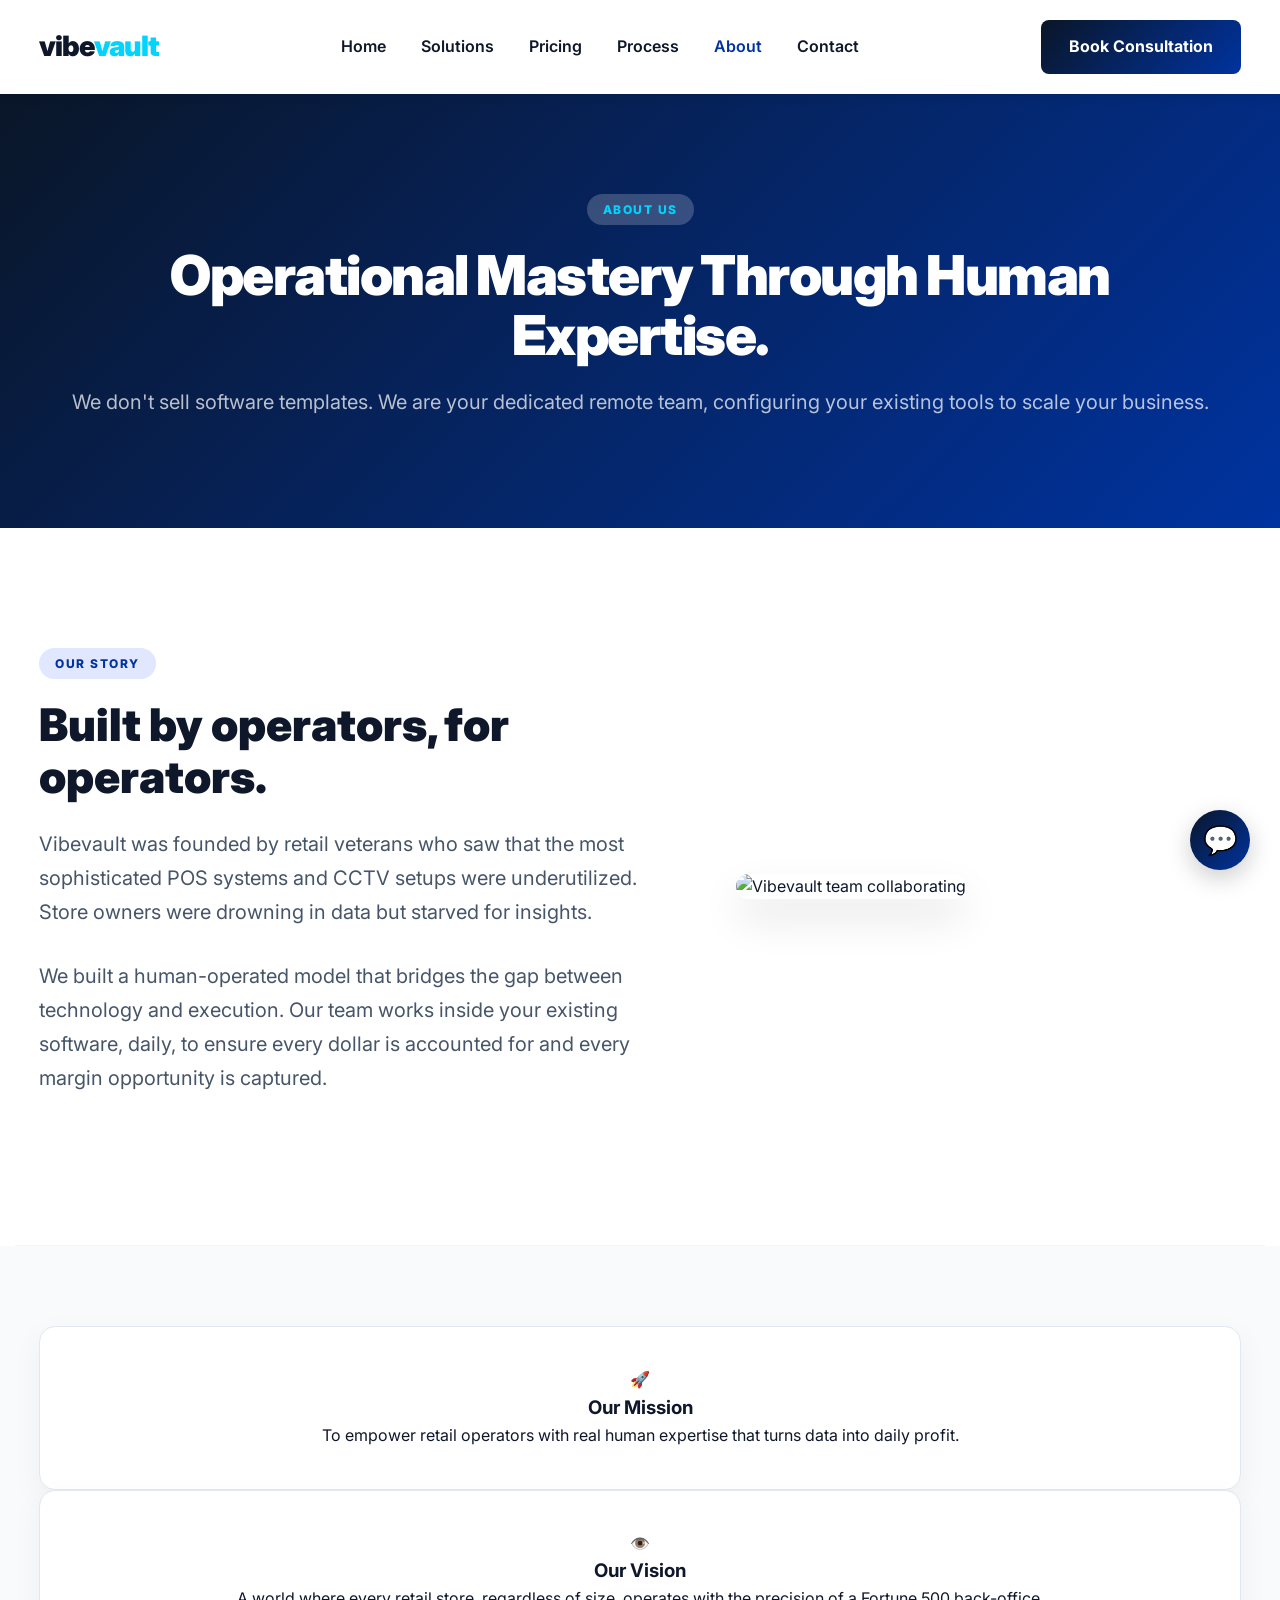
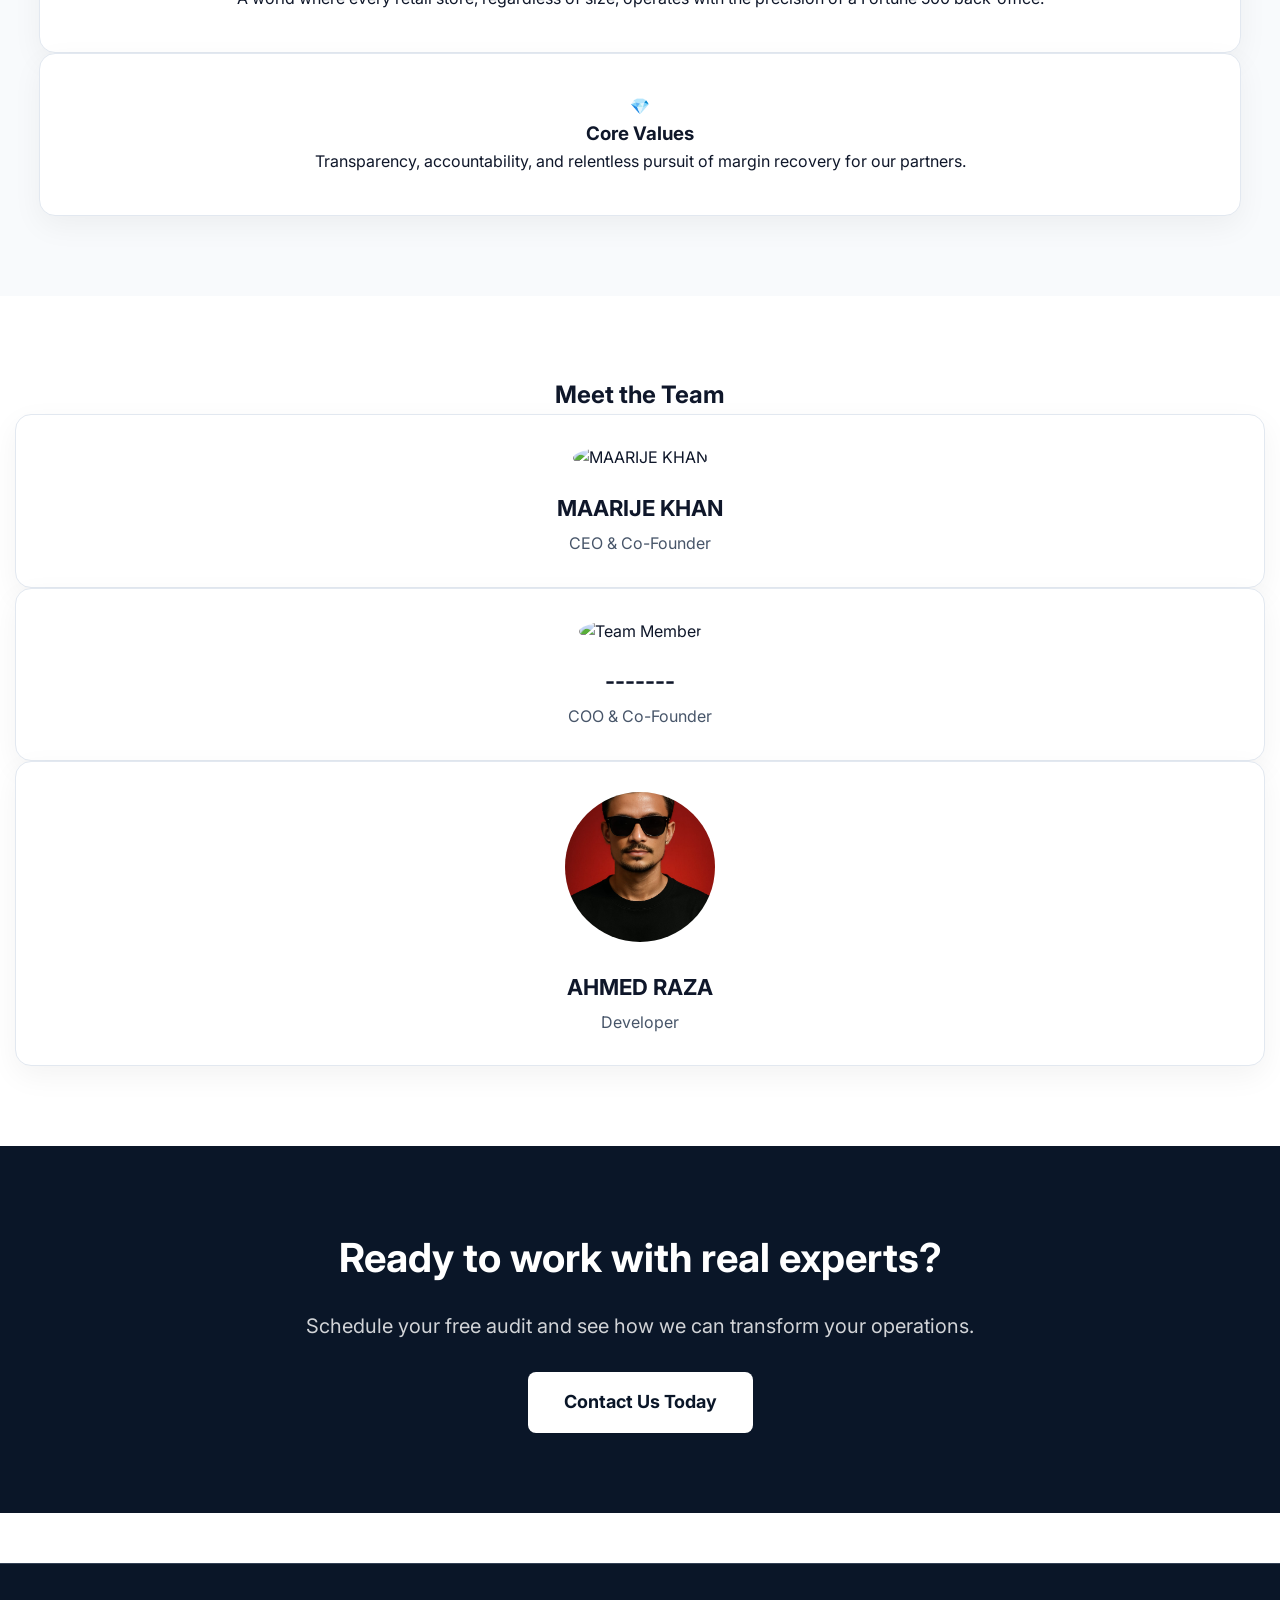
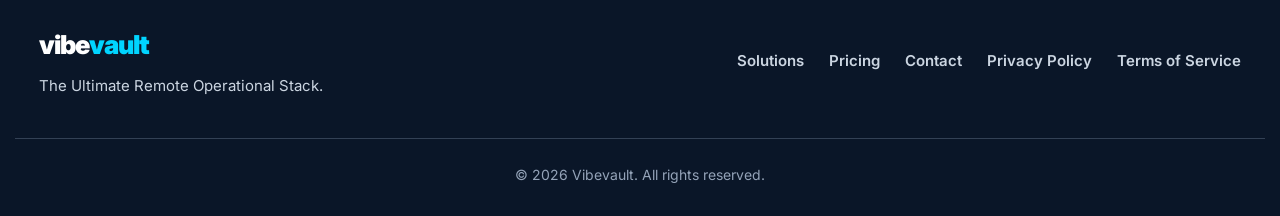
==== commit 1cd351b7: "Update team section with new member details" ====
--- a/about.html
+++ b/about.html
@@ -59,14 +59,31 @@
             </div>
         </section>
 
-        <section class="container scroll-anim" style="padding:80px 0;">
-            <h2 class="section-title text-center">Meet the Team</h2>
+       <section class="container scroll-anim" style="padding:80px 0;">
+          <h2 class="section-title text-center">Meet the Team</h2>
             <div class="grid-3">
-                <div class="team-card"><img src="https://images.unsplash.com/photo-1507003211169-0a1dd7228f2d?auto=format&fit=crop&w=400&q=80" alt="Alex Rivera" loading="lazy" /><h3>MAARIJE kHAI</h3><p>CEO & Co-Founder</p></div>
-                <div class="team-card"><img src="https://images.unsplash.com/photo-1573496359142-b8d87734a5a2?auto=format&fit=crop&w=400&q=80" alt="Jamie Chen" loading="lazy" /><h3>-------</h3><p>COO & Co-Founder</p></div>
-                <div class="team-card"><img src="https://images.unsplash.com/photo-1560250097-0b93528c311a?auto=format&fit=crop&w=400&q=80" alt="Marcus Taylor" loading="lazy" /><h3>AHMED RAZA</h3><p>Develoer</p></div>
-            </div>
-        </section>
+            <!-- Team Member 1 -->
+        <div class="team-card">
+            <img src="Pehli_Picture_Ka_Name.jpg" alt="MAARIJE KHAN" />
+            <h3>MAARIJE KHAN</h3>
+            <p>CEO & Co-Founder</p>
+        </div>
+
+        <!-- Team Member 2 -->
+        <div class="team-card">
+            <img src="Dusri_Picture_Ka_Name.jpg" alt="Team Member" />
+            <h3>-------</h3>
+            <p>COO & Co-Founder</p>
+        </div>
+
+        <!-- Team Member 3 (Ahmed Raza) -->
+    <div class="team-card">
+        <img src="WhatsApp Image 2026-07-25 at 4.43.13 PM.jpeg" alt="AHMED RAZA" />
+        <h3>AHMED RAZA</h3>
+        <p>Developer</p>
+     </div>
+       </div>
+     </section>
 
         <section class="mega-cta-extended scroll-anim" style="background:var(--primary-color);">
             <div class="container text-center">
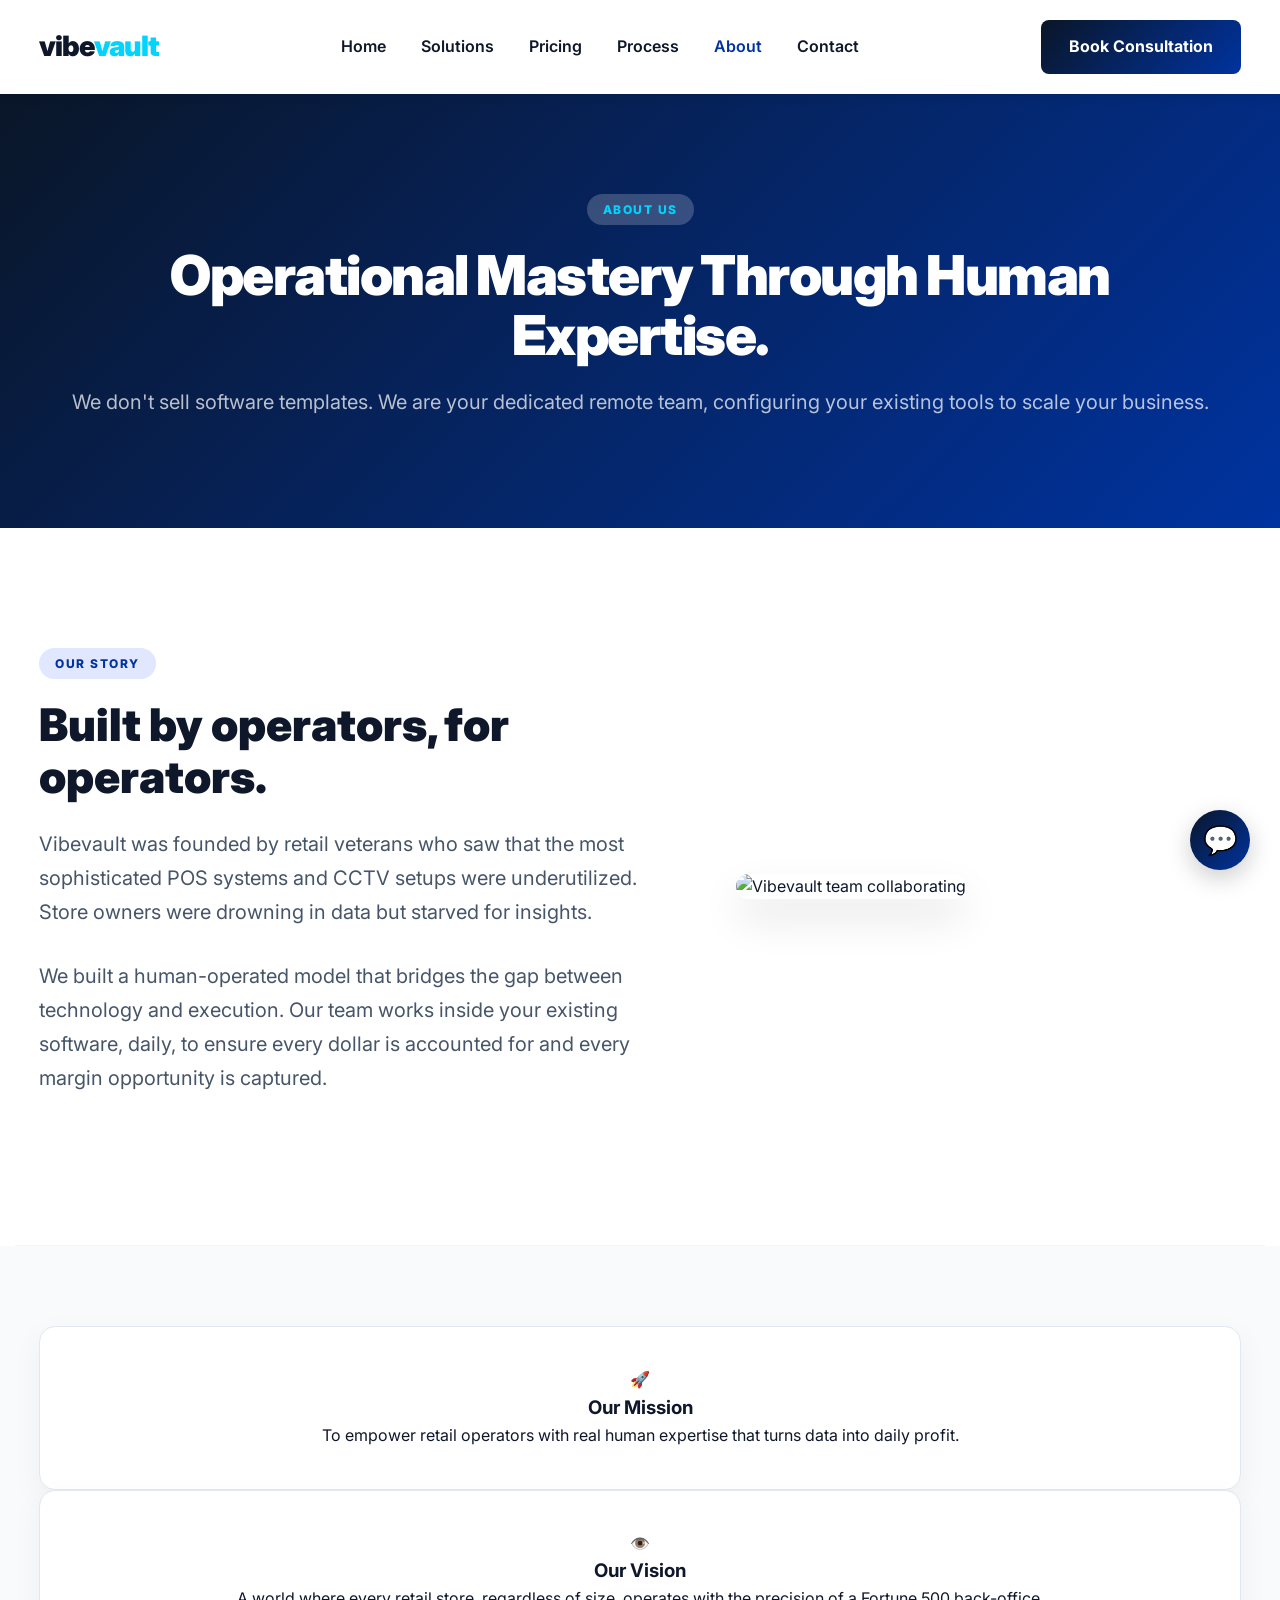
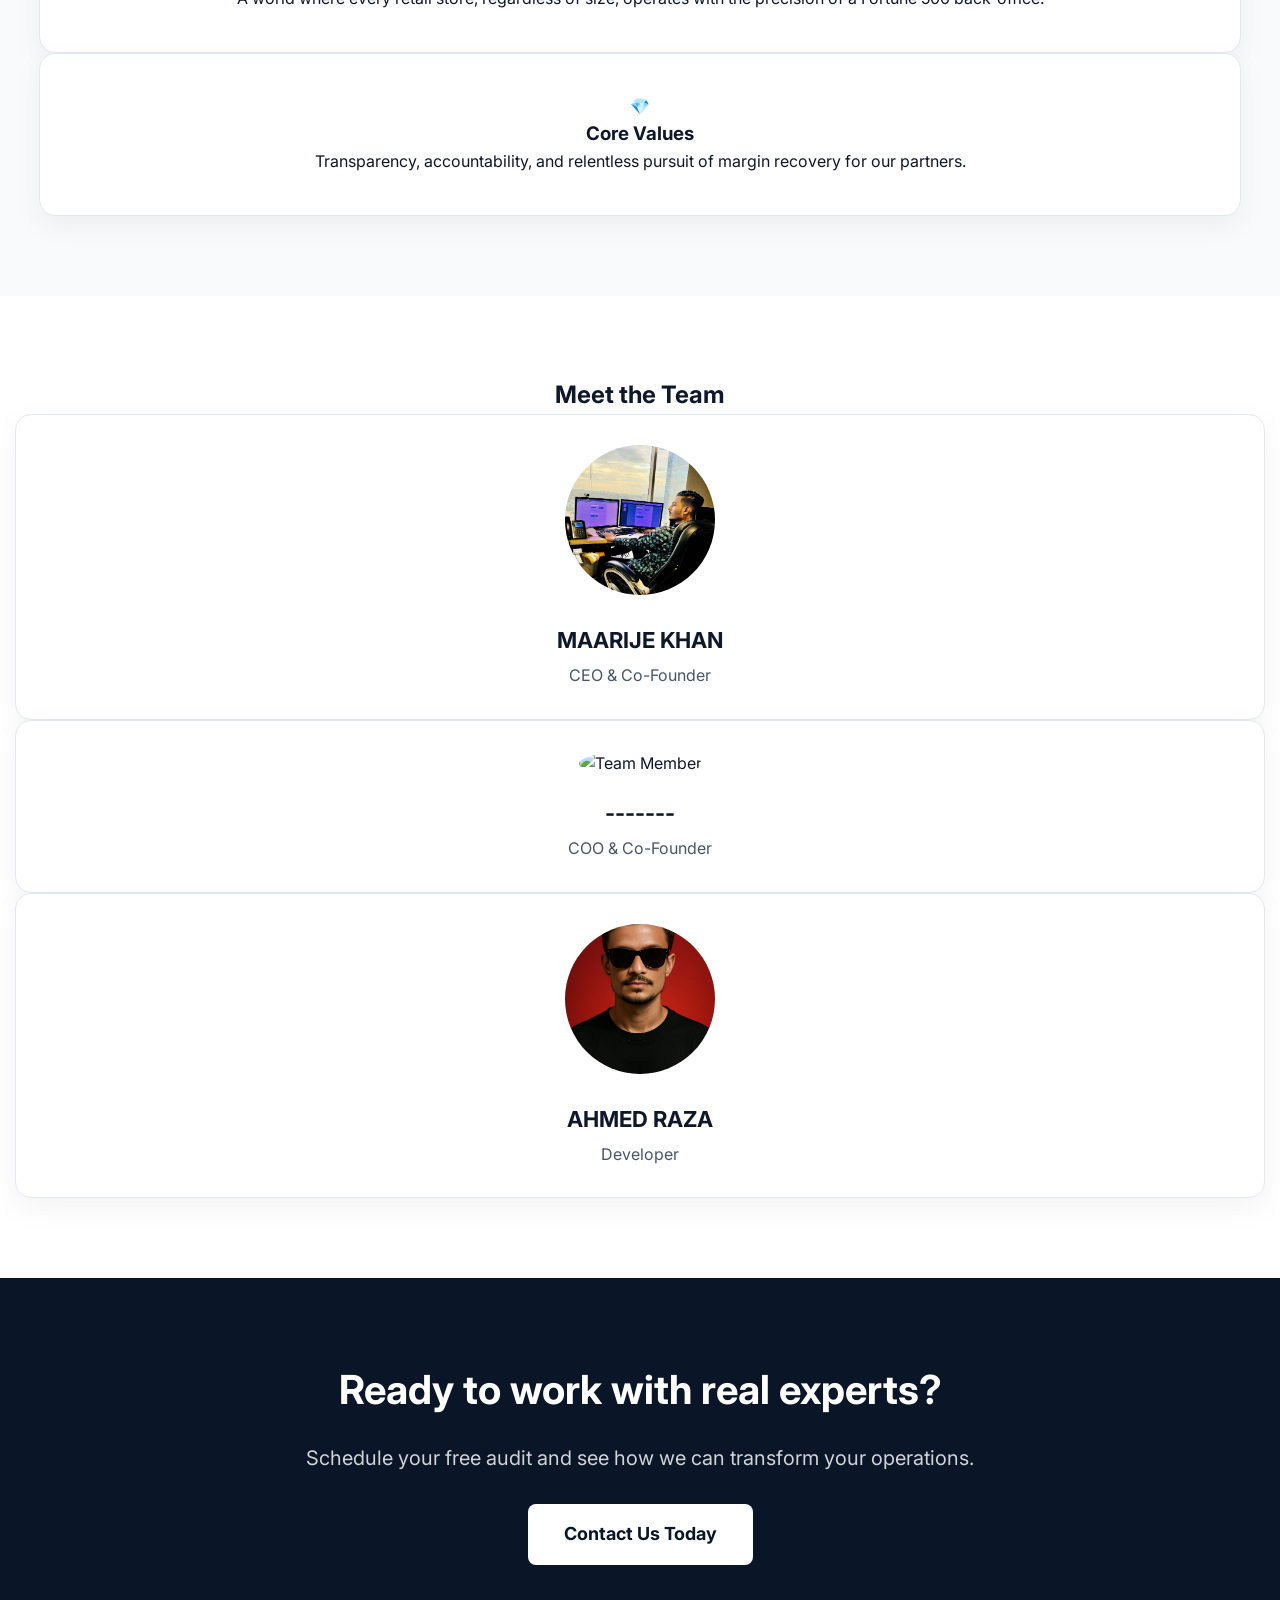
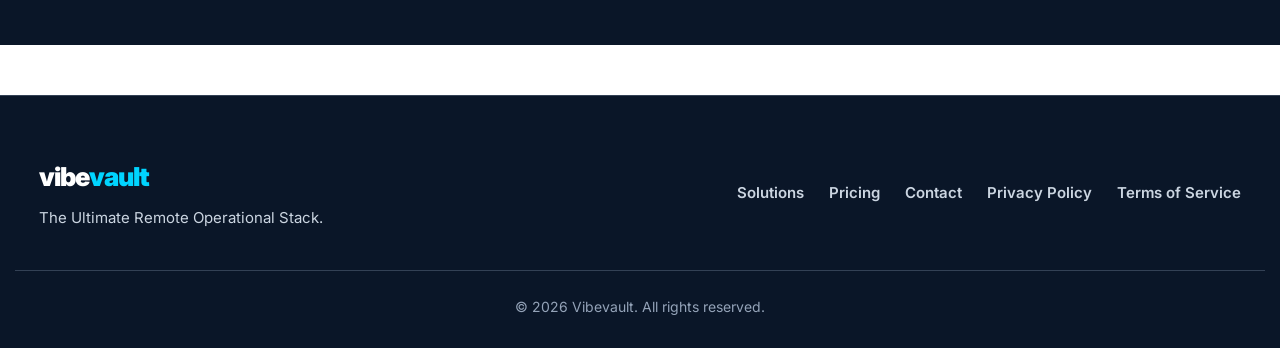
==== commit 7936efe9: "Update team member image in about.html" ====
--- a/about.html
+++ b/about.html
@@ -64,7 +64,7 @@
             <div class="grid-3">
             <!-- Team Member 1 -->
         <div class="team-card">
-            <img src="Pehli_Picture_Ka_Name.jpg" alt="MAARIJE KHAN" />
+            <img src="WhatsApp Image 2026-07-25 at 4.42.52 PM.jpeg" alt="MAARIJE KHAN" />
             <h3>MAARIJE KHAN</h3>
             <p>CEO & Co-Founder</p>
         </div>
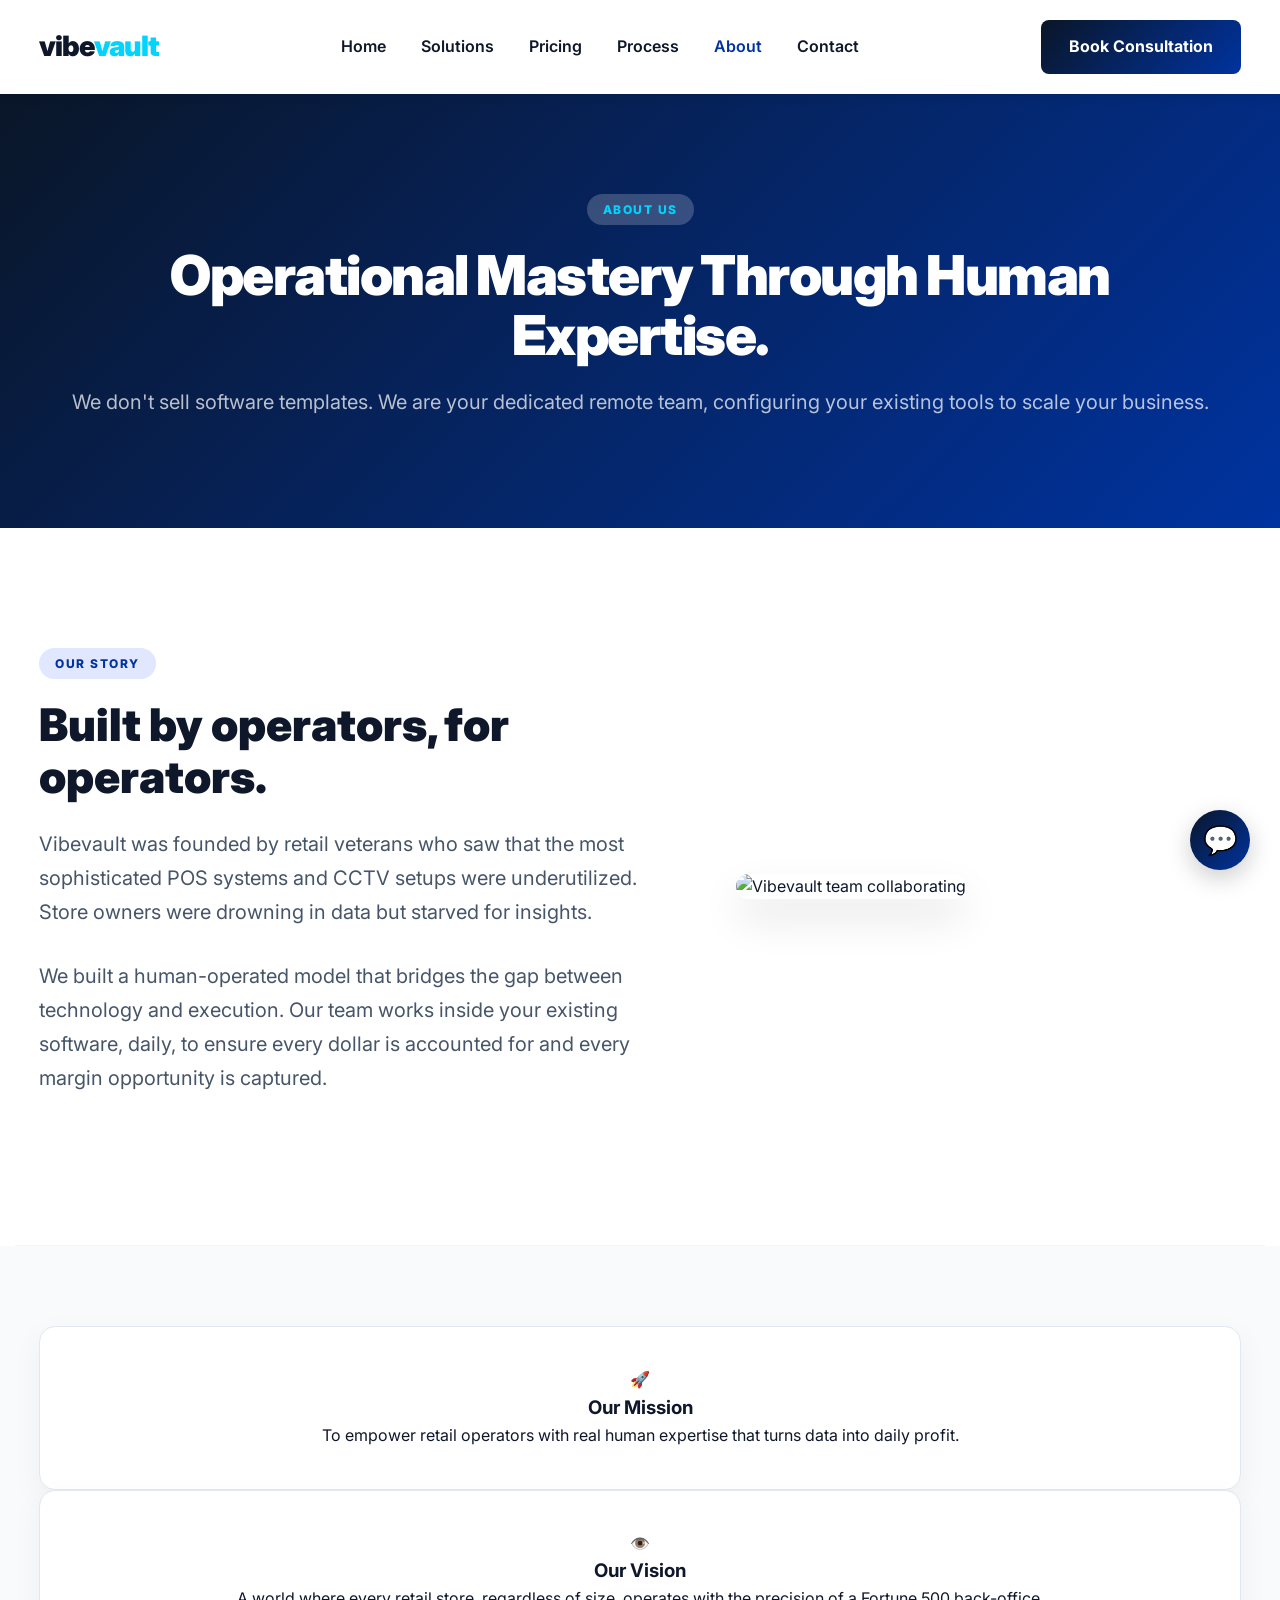
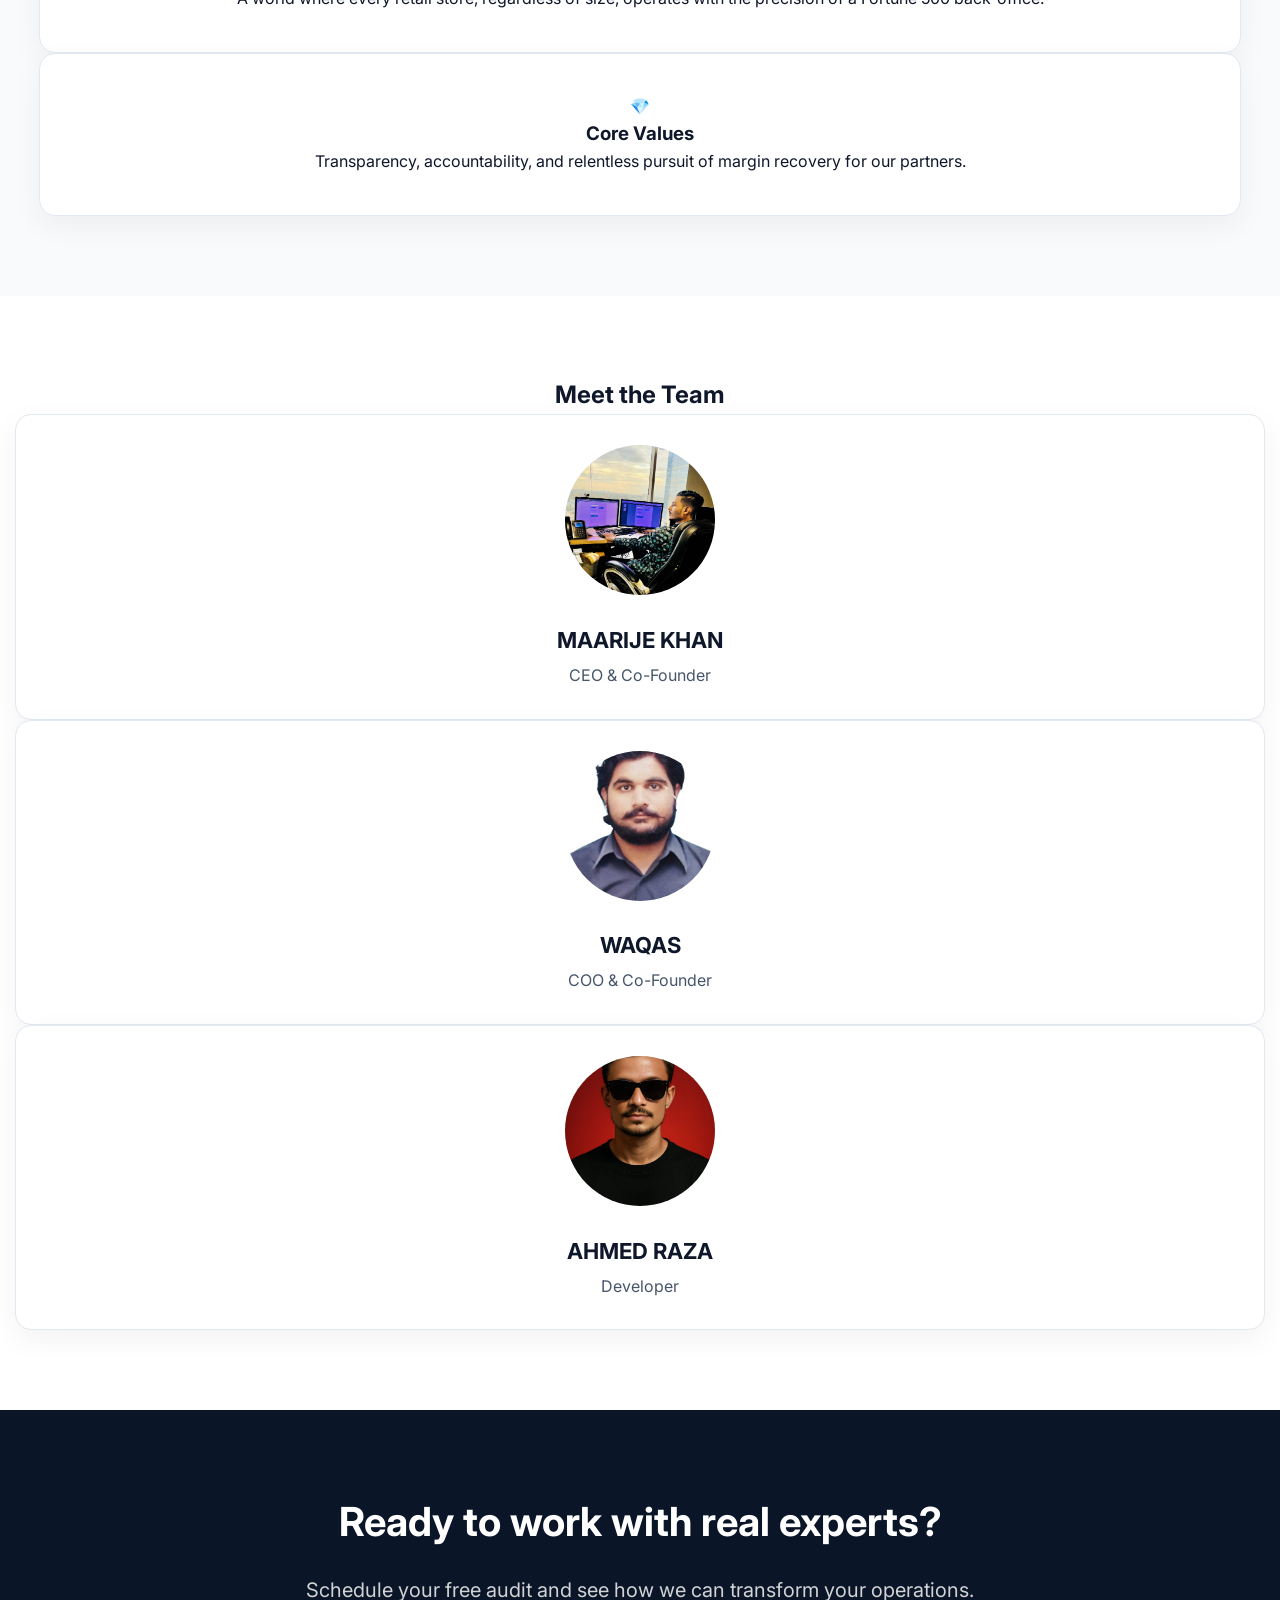
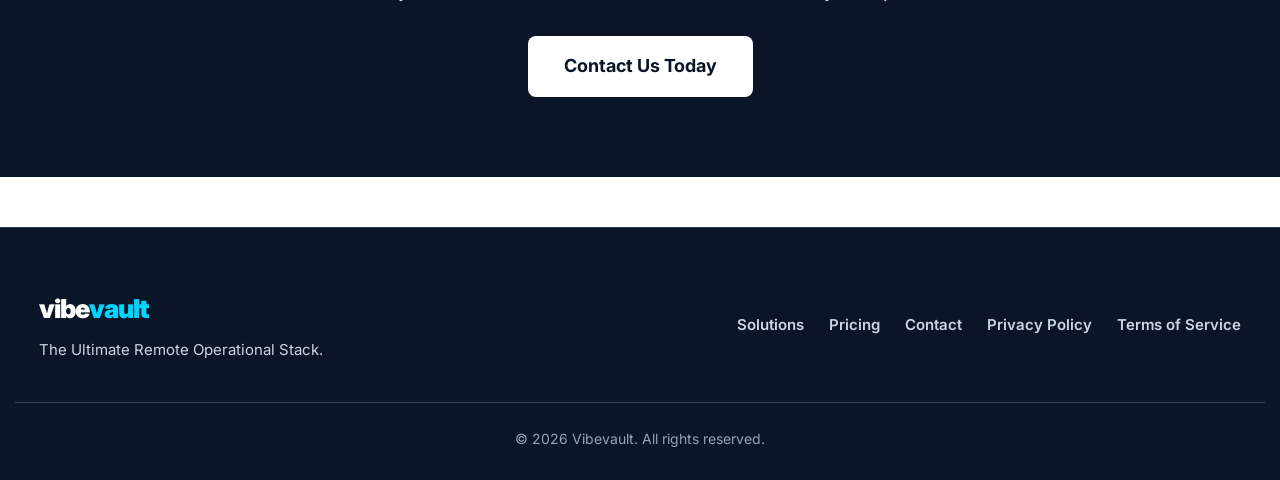
==== commit 1fdbf525: "Update team member image and name in about.html" ====
--- a/about.html
+++ b/about.html
@@ -71,8 +71,8 @@
 
         <!-- Team Member 2 -->
         <div class="team-card">
-            <img src="Dusri_Picture_Ka_Name.jpg" alt="Team Member" />
-            <h3>-------</h3>
+            <img src="WhatsApp Image 2025-05-19 at 5.47.31 AM.jpeg" alt="Team Member" />
+            <h3>WAQAS</h3>
             <p>COO & Co-Founder</p>
         </div>
 
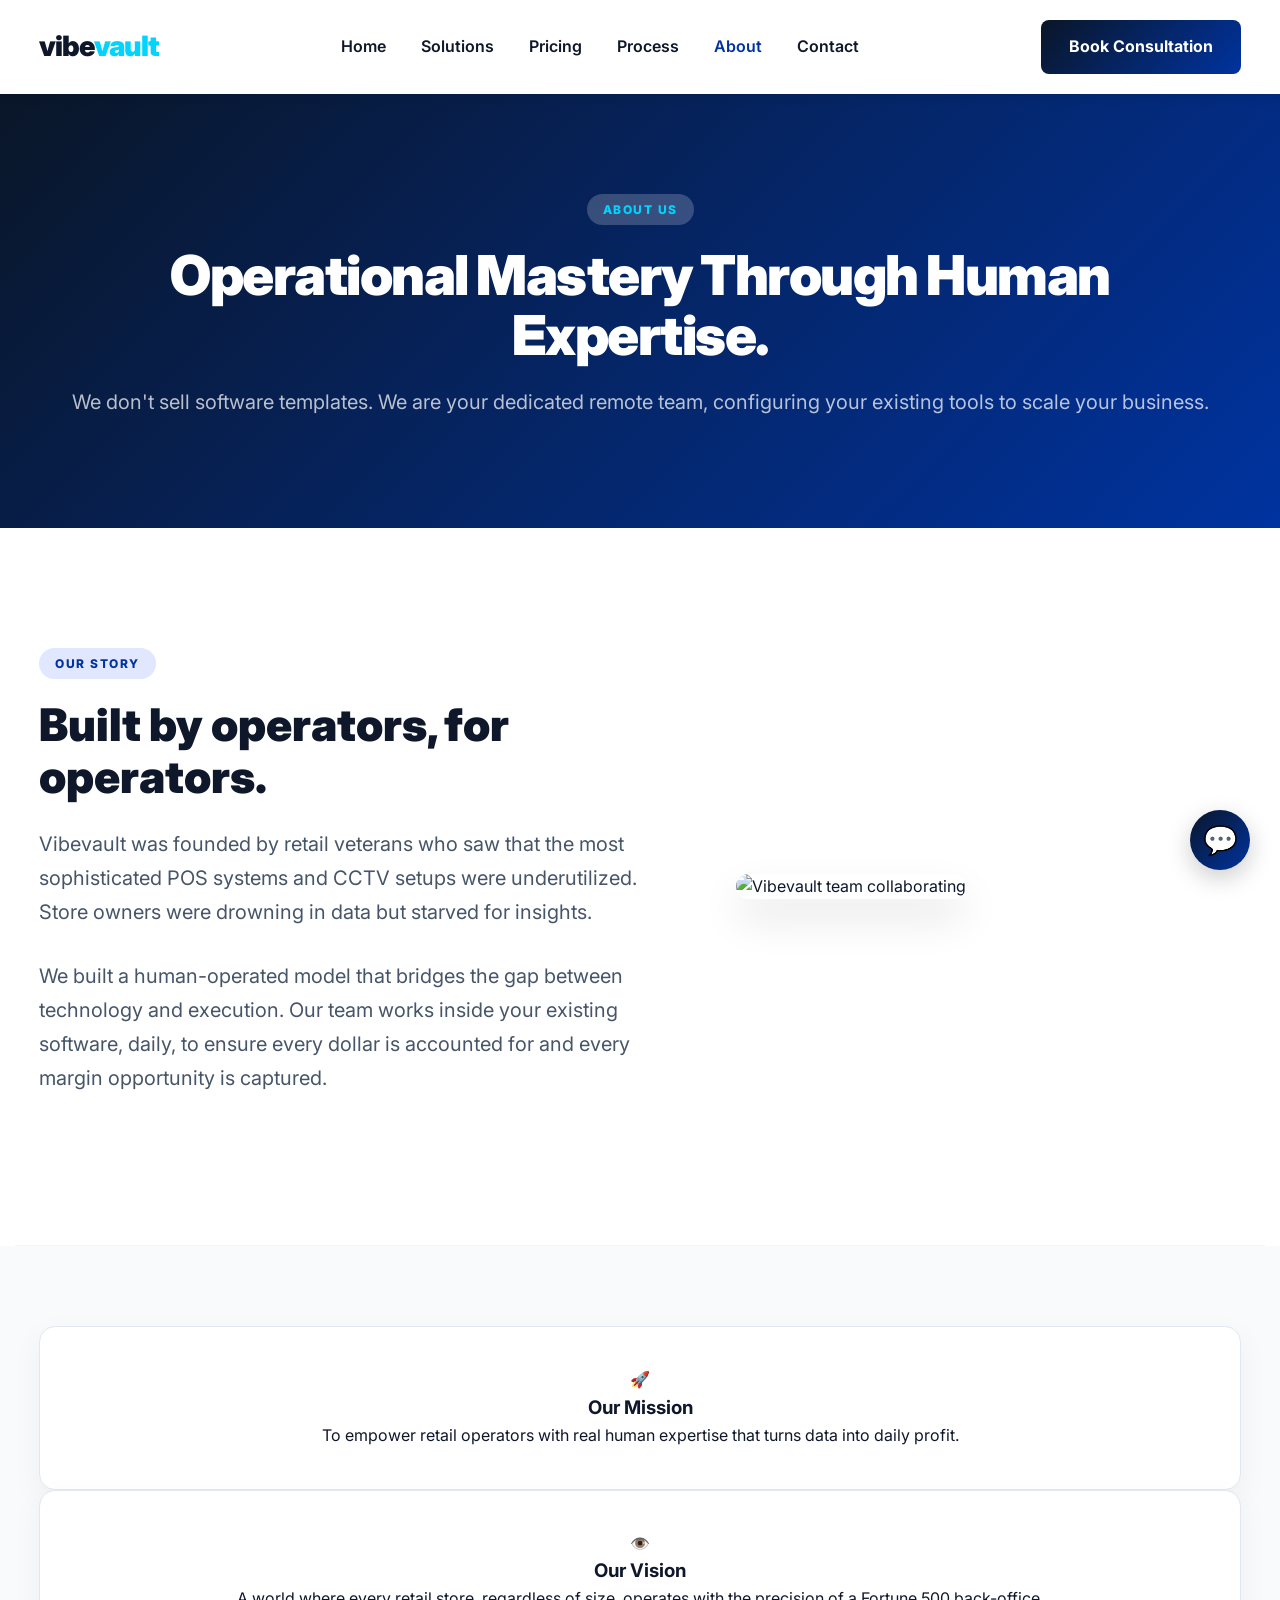
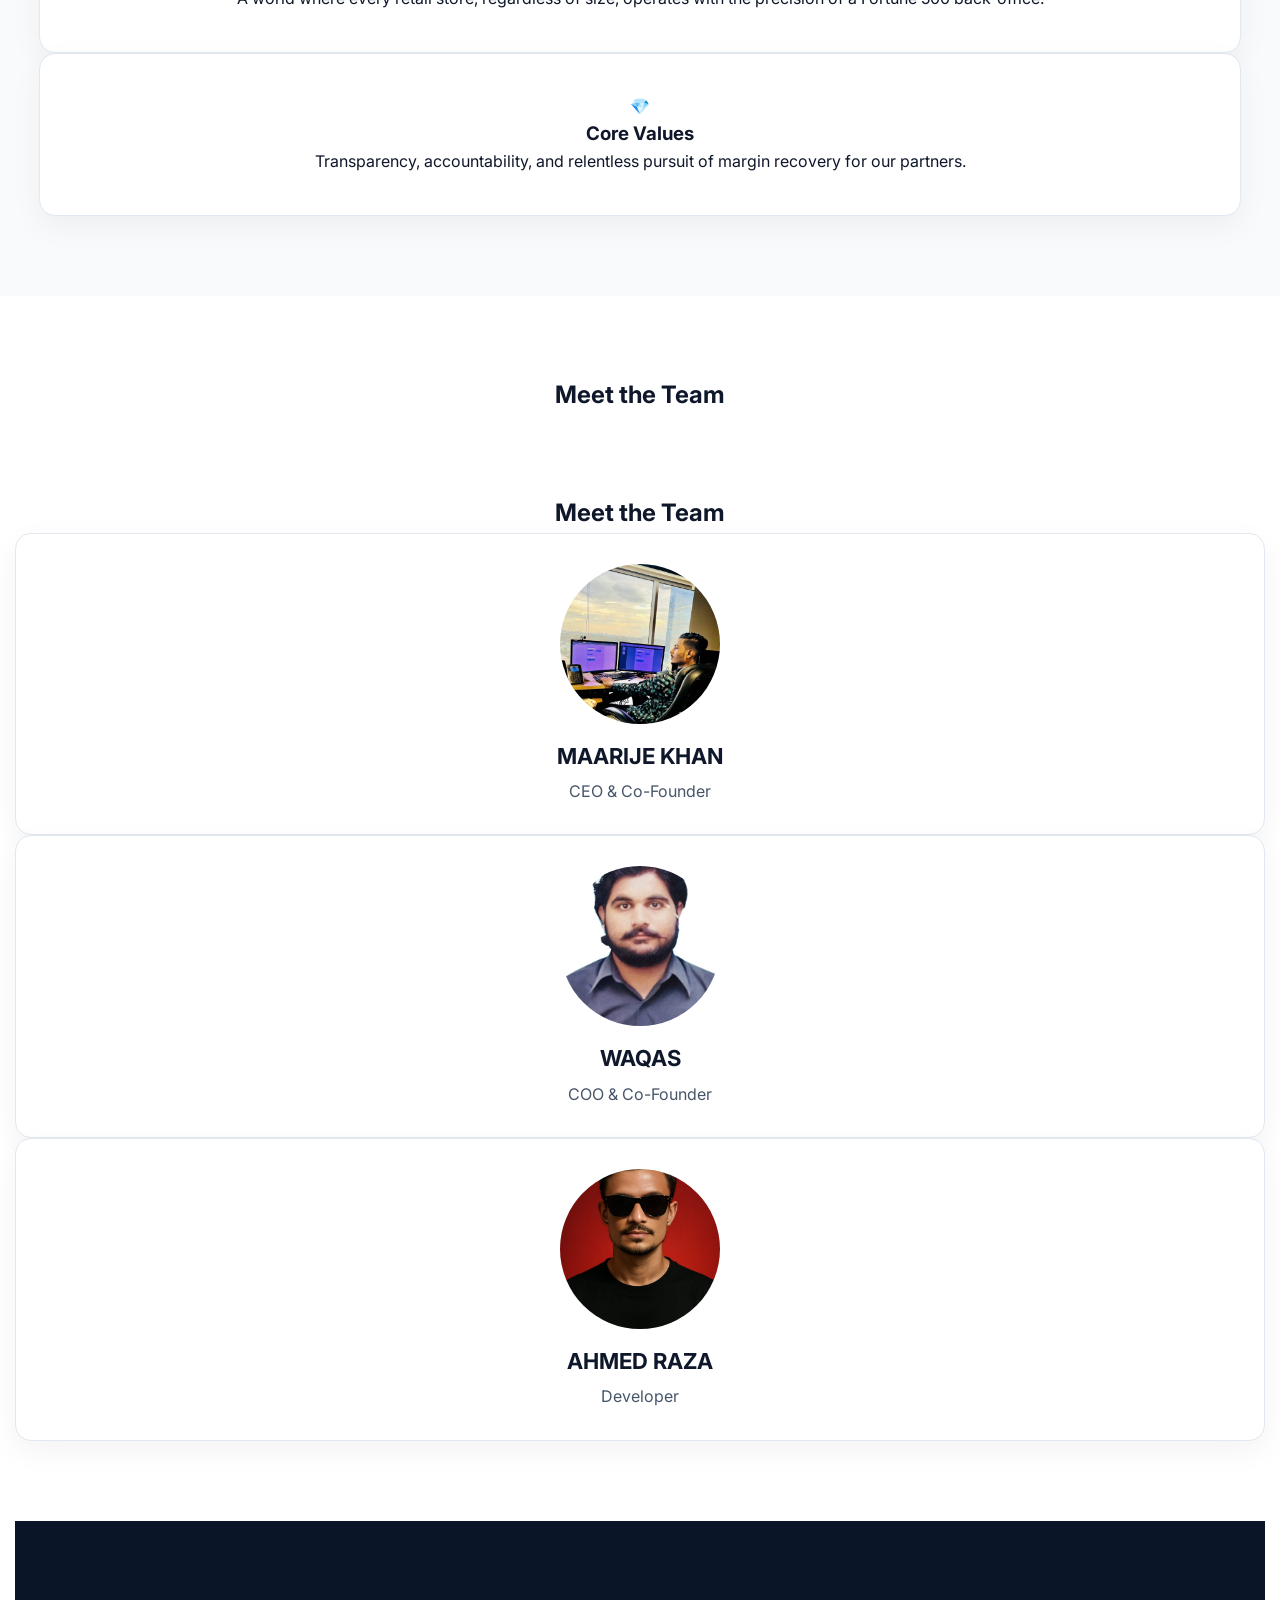
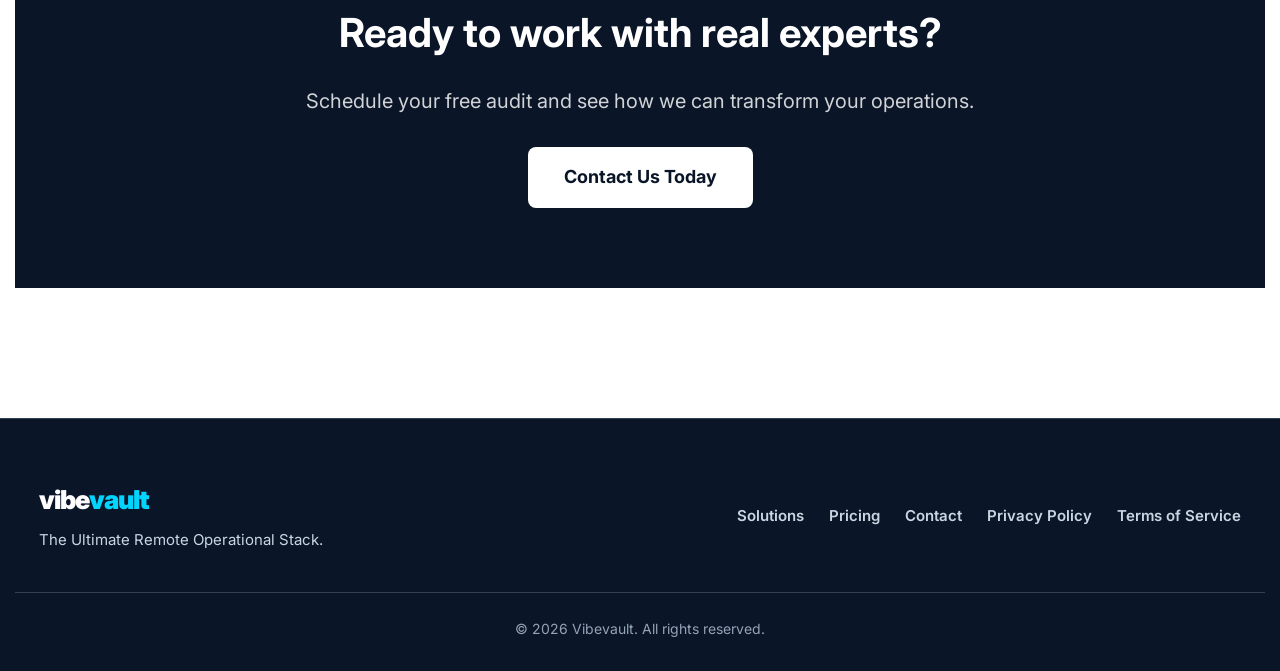
==== commit e8783de7: "Refactor team member section in about.html" ====
--- a/about.html
+++ b/about.html
@@ -62,28 +62,38 @@
        <section class="container scroll-anim" style="padding:80px 0;">
           <h2 class="section-title text-center">Meet the Team</h2>
             <div class="grid-3">
-            <!-- Team Member 1 -->
+
+                <section class="container scroll-anim" style="padding:80px 0;">
+    <h2 class="section-title text-center">Meet the Team</h2>
+    <div class="grid-3">
+        <!-- Team Member 1 (MAARIJE KHAN) -->
         <div class="team-card">
-            <img src="WhatsApp Image 2026-07-25 at 4.42.52 PM.jpeg" alt="MAARIJE KHAN" />
+            <img src="WhatsApp Image 2026-07-25 at 4.42.52 PM.jpeg" 
+                 alt="MAARIJE KHAN" 
+                 style="width: 160px; height: 160px; border-radius: 50%; object-fit: cover; object-position: top; display: block; margin: 0 auto 15px auto;" />
             <h3>MAARIJE KHAN</h3>
             <p>CEO & Co-Founder</p>
         </div>
 
-        <!-- Team Member 2 -->
-        <div class="team-card">
-            <img src="WhatsApp Image 2025-05-19 at 5.47.31 AM.jpeg" alt="Team Member" />
-            <h3>WAQAS</h3>
-            <p>COO & Co-Founder</p>
+           <!-- Team Member 2 (WAQAS) -->
+           <div class="team-card">
+               <img src="WhatsApp Image 2025-05-19 at 5.47.31 AM.jpeg" 
+                   alt="WAQAS" 
+                   style="width: 160px; height: 160px; border-radius: 50%; object-fit: cover; object-position: center; display: block; margin: 0 auto 15px auto;" />
+                <h3>WAQAS</h3>
+              <p>COO & Co-Founder</p>
+          </div>
+
+          <!-- Team Member 3 (AHMED RAZA) -->
+          <div class="team-card">
+              <img src="WhatsApp Image 2026-07-25 at 4.43.13 PM.jpeg" 
+                   alt="AHMED RAZA" 
+                   style="width: 160px; height: 160px; border-radius: 50%; object-fit: cover; object-position: center; display: block; margin: 0 auto 15px auto;" />
+               <h3>AHMED RAZA</h3>
+              <p>Developer</p>
+          </div>
         </div>
-
-        <!-- Team Member 3 (Ahmed Raza) -->
-    <div class="team-card">
-        <img src="WhatsApp Image 2026-07-25 at 4.43.13 PM.jpeg" alt="AHMED RAZA" />
-        <h3>AHMED RAZA</h3>
-        <p>Developer</p>
-     </div>
-       </div>
-     </section>
+    </section>
 
         <section class="mega-cta-extended scroll-anim" style="background:var(--primary-color);">
             <div class="container text-center">
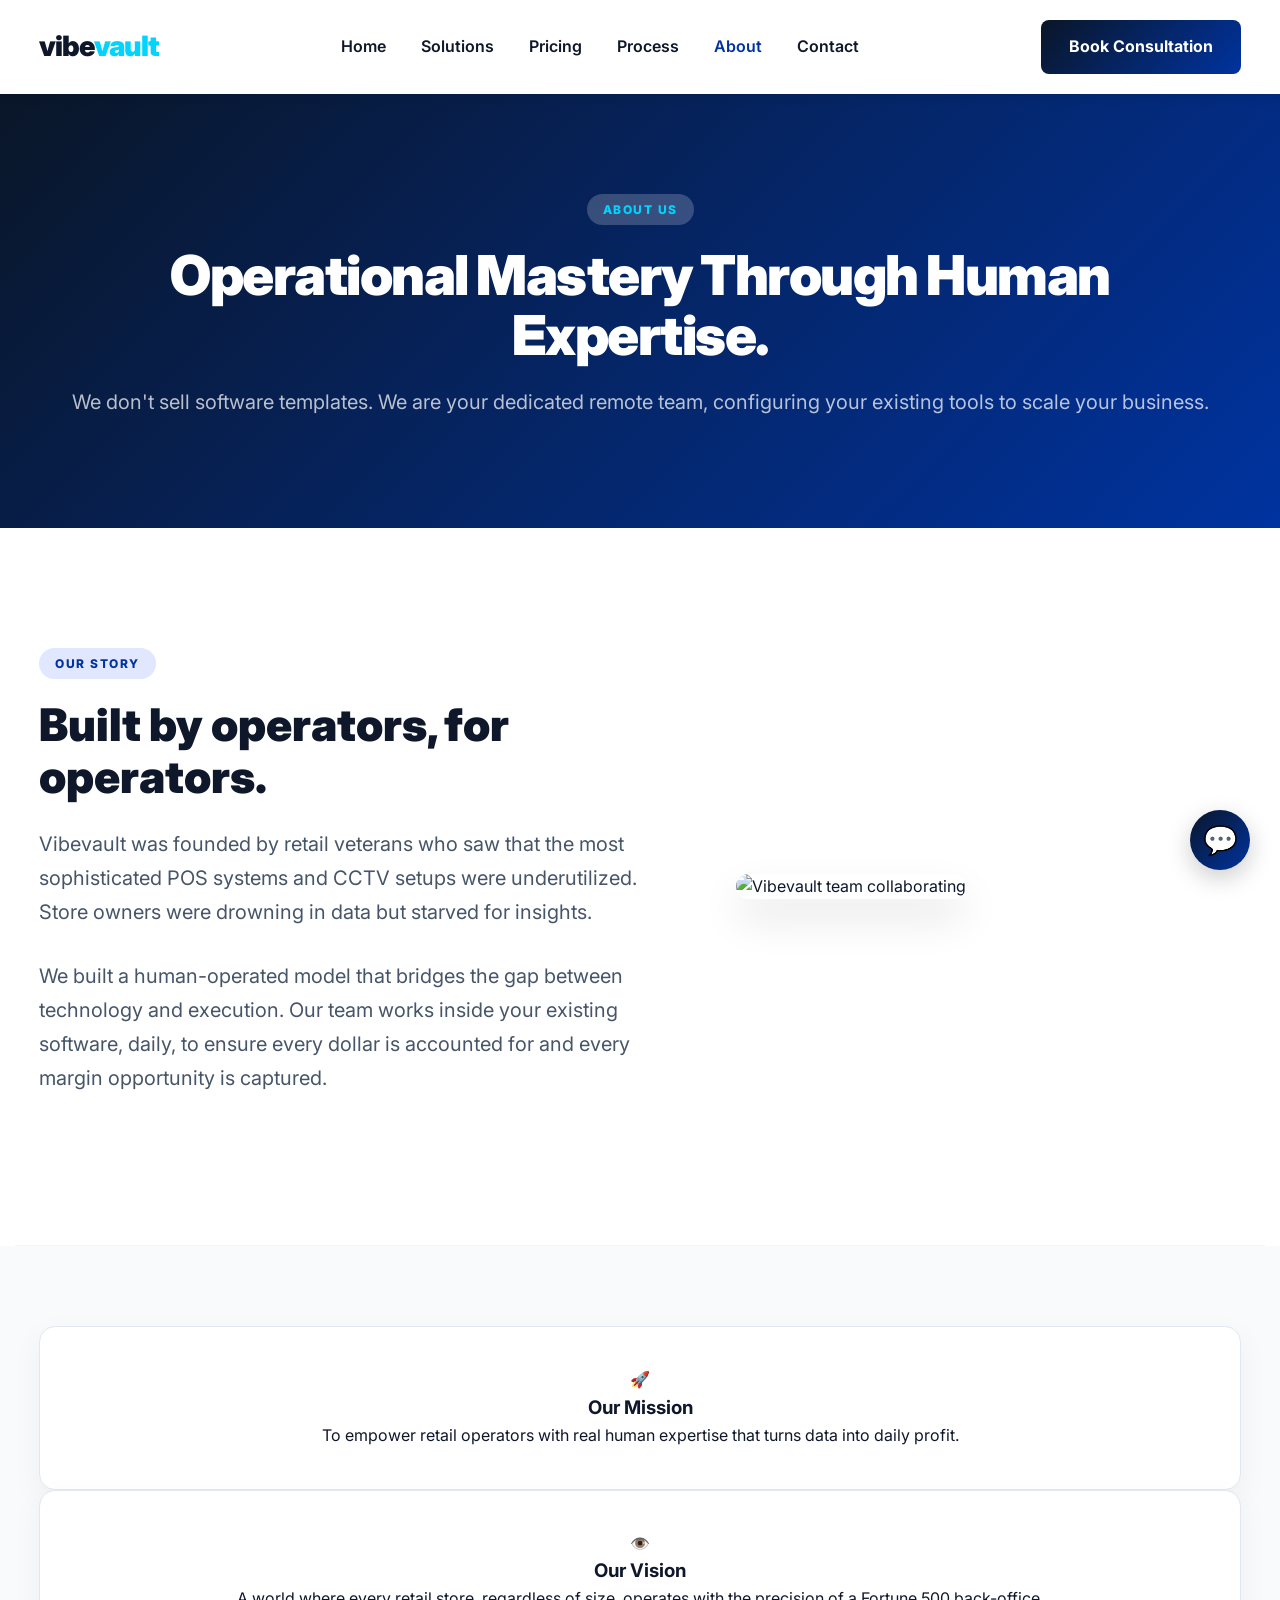
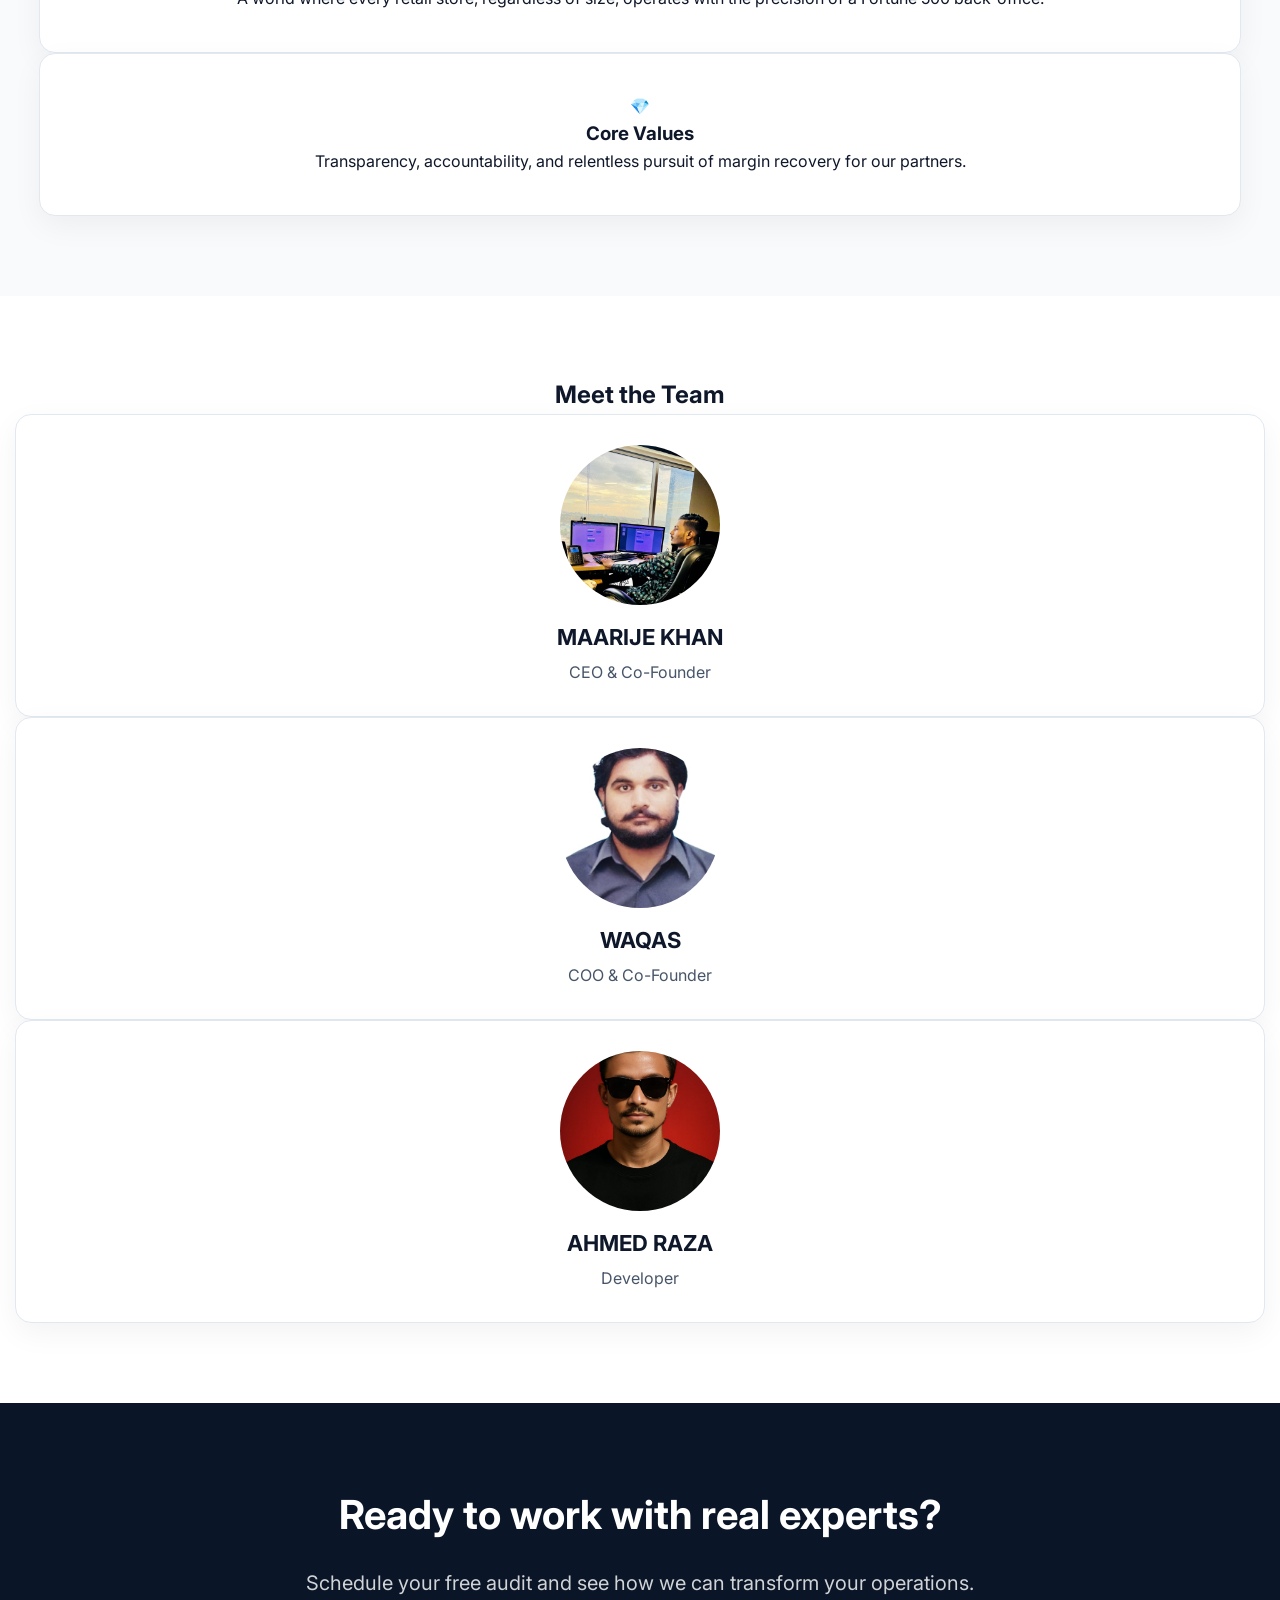
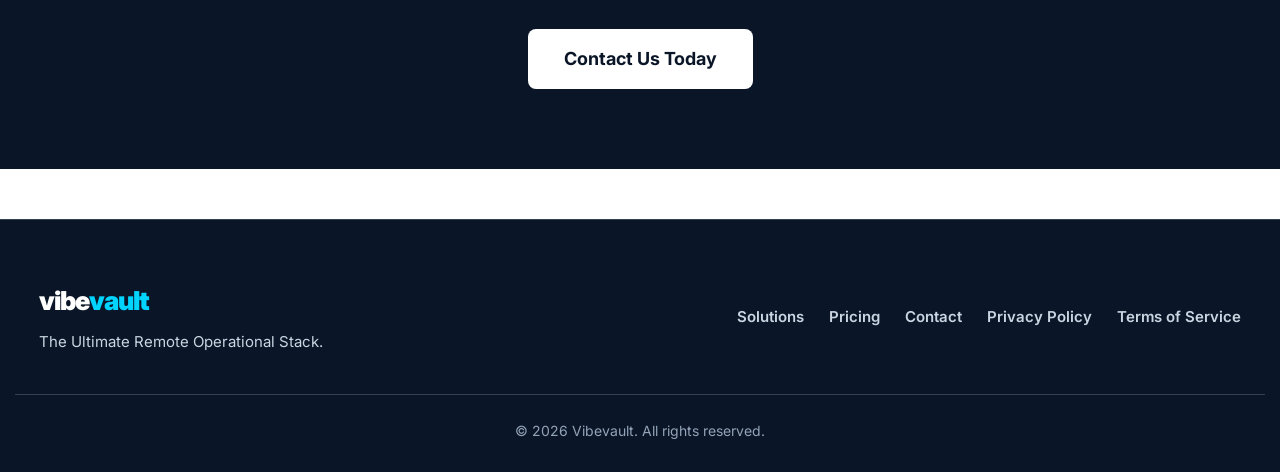
==== commit eeb5745e: "Update about.html for new store URL and meta tags Updated viewport meta tag and canonical links to p" ====
--- a/about.html
+++ b/about.html
@@ -2,17 +2,18 @@
 <html lang="en">
 <head>
     <meta charset="UTF-8" />
-    <meta name="viewport" content="width=device-width, initial-scale=1.0" />
+    <meta name="viewport" content="width=device-width, initial-scale=1.0, maximum-scale=1.0, user-scalable=no" />
     <meta name="robots" content="index, follow" />
     <title>About Vibevault | Dedicated Remote Retail Operations Team</title>
     <meta name="description" content="Learn about Vibevault. We provide dedicated human-operated remote back-office teams to configure your POS, CCTV, and inventory systems to scale your retail business." />
-    <link rel="canonical" href="https://vibevault.com/about.html" />
-    <link rel="icon" type="image/svg+xml" href="data:image/svg+xml,<svg xmlns='http://www.w3.org/2000/svg' viewBox='0 0 100 100'><rect width='100' height='100' rx='20' fill='%230a1628'/><text x='50%' y='55%' dominant-baseline='central' text-anchor='middle' fill='%2300d4ff' font-family='sans-serif' font-size='60' font-weight='bold'>V</text></svg>" />
+    <link rel="canonical" href="https://vibevault1.store/about.html" />
+    <link rel="icon" type="image/svg+xml" href="data:image/svg+xml,%3Csvg xmlns='http://www.w3.org/2000/svg' viewBox='0 0 100 100'%3E%3Crect width='100' height='100' rx='24' fill='%230a1628'/%3E%3Ctext x='50%25' y='55%25' dominant-baseline='central' text-anchor='middle' fill='%2300d4ff' font-family='Inter, sans-serif' font-size='56' font-weight='900' letter-spacing='-2'%3EV%3C/text%3E%3C/svg%3E" />
     <meta property="og:type" content="website" />
-    <meta property="og:url" content="https://vibevault.com/about.html" />
+    <meta property="og:url" content="https://vibevault1.store/about.html" />
     <meta property="og:title" content="About Us | Vibevault Retail Operations" />
     <meta property="og:description" content="Operational Mastery Through Human Expertise. We are your dedicated remote back-office team." />
-    <meta property="og:image" content="https://images.unsplash.com/photo-1522071820081-009f0129c71c?auto=format&fit=crop&w=800&q=80" />
+    <meta property="og:image" content="https://images.unsplash.com/photo-1522071820081-009f0129c71c?auto=format&fit=crop&w=1200&q=80" />
+    <meta name="twitter:card" content="summary_large_image" />
     <link rel="stylesheet" href="style.css" />
     <link rel="preconnect" href="https://fonts.googleapis.com" />
     <link rel="preconnect" href="https://fonts.gstatic.com" crossorigin />
@@ -22,9 +23,9 @@
             "@context": "https://schema.org",
             "@type": "AboutPage",
             "name": "About Us - Vibevault",
-            "url": "https://vibevault.com/about.html",
+            "url": "https://vibevault1.store/about.html",
             "description": "Vibevault provides human-operated remote back-office teams to help retail stores optimize POS, CCTV, and inventory management.",
-            "publisher": { "@type": "Organization", "name": "Vibevault", "url": "https://vibevault.com" }
+            "publisher": { "@type": "Organization", "name": "Vibevault", "url": "https://vibevault1.store" }
         }
     </script>
 </head>
@@ -59,41 +60,29 @@
             </div>
         </section>
 
-       <section class="container scroll-anim" style="padding:80px 0;">
-          <h2 class="section-title text-center">Meet the Team</h2>
+        <section class="container scroll-anim" style="padding:80px 0;">
+            <h2 class="section-title text-center">Meet the Team</h2>
             <div class="grid-3">
-
-                <section class="container scroll-anim" style="padding:80px 0;">
-    <h2 class="section-title text-center">Meet the Team</h2>
-    <div class="grid-3">
-        <!-- Team Member 1 (MAARIJE KHAN) -->
-        <div class="team-card">
-            <img src="WhatsApp Image 2026-07-25 at 4.42.52 PM.jpeg" 
-                 alt="MAARIJE KHAN" 
-                 style="width: 160px; height: 160px; border-radius: 50%; object-fit: cover; object-position: top; display: block; margin: 0 auto 15px auto;" />
-            <h3>MAARIJE KHAN</h3>
-            <p>CEO & Co-Founder</p>
-        </div>
-
-           <!-- Team Member 2 (WAQAS) -->
-           <div class="team-card">
-               <img src="WhatsApp Image 2025-05-19 at 5.47.31 AM.jpeg" 
-                   alt="WAQAS" 
-                   style="width: 160px; height: 160px; border-radius: 50%; object-fit: cover; object-position: center; display: block; margin: 0 auto 15px auto;" />
-                <h3>WAQAS</h3>
-              <p>COO & Co-Founder</p>
-          </div>
-
-          <!-- Team Member 3 (AHMED RAZA) -->
-          <div class="team-card">
-              <img src="WhatsApp Image 2026-07-25 at 4.43.13 PM.jpeg" 
-                   alt="AHMED RAZA" 
-                   style="width: 160px; height: 160px; border-radius: 50%; object-fit: cover; object-position: center; display: block; margin: 0 auto 15px auto;" />
-               <h3>AHMED RAZA</h3>
-              <p>Developer</p>
-          </div>
-        </div>
-    </section>
+                <!-- Team Member 1 -->
+                <div class="team-card">
+                    <img src="WhatsApp Image 2026-07-25 at 4.42.52 PM.jpeg" alt="MAARIJE KHAN" style="width:160px;height:160px;border-radius:50%;object-fit:cover;object-position:top;display:block;margin:0 auto 15px auto;" />
+                    <h3>MAARIJE KHAN</h3>
+                    <p>CEO & Co-Founder</p>
+                </div>
+                <!-- Team Member 2 -->
+                <div class="team-card">
+                    <img src="WhatsApp Image 2025-05-19 at 5.47.31 AM.jpeg" alt="WAQAS" style="width:160px;height:160px;border-radius:50%;object-fit:cover;object-position:center;display:block;margin:0 auto 15px auto;" />
+                    <h3>WAQAS</h3>
+                    <p>COO & Co-Founder</p>
+                </div>
+                <!-- Team Member 3 -->
+                <div class="team-card">
+                    <img src="WhatsApp Image 2026-07-25 at 4.43.13 PM.jpeg" alt="AHMED RAZA" style="width:160px;height:160px;border-radius:50%;object-fit:cover;object-position:center;display:block;margin:0 auto 15px auto;" />
+                    <h3>AHMED RAZA</h3>
+                    <p>Developer</p>
+                </div>
+            </div>
+        </section>
 
         <section class="mega-cta-extended scroll-anim" style="background:var(--primary-color);">
             <div class="container text-center">
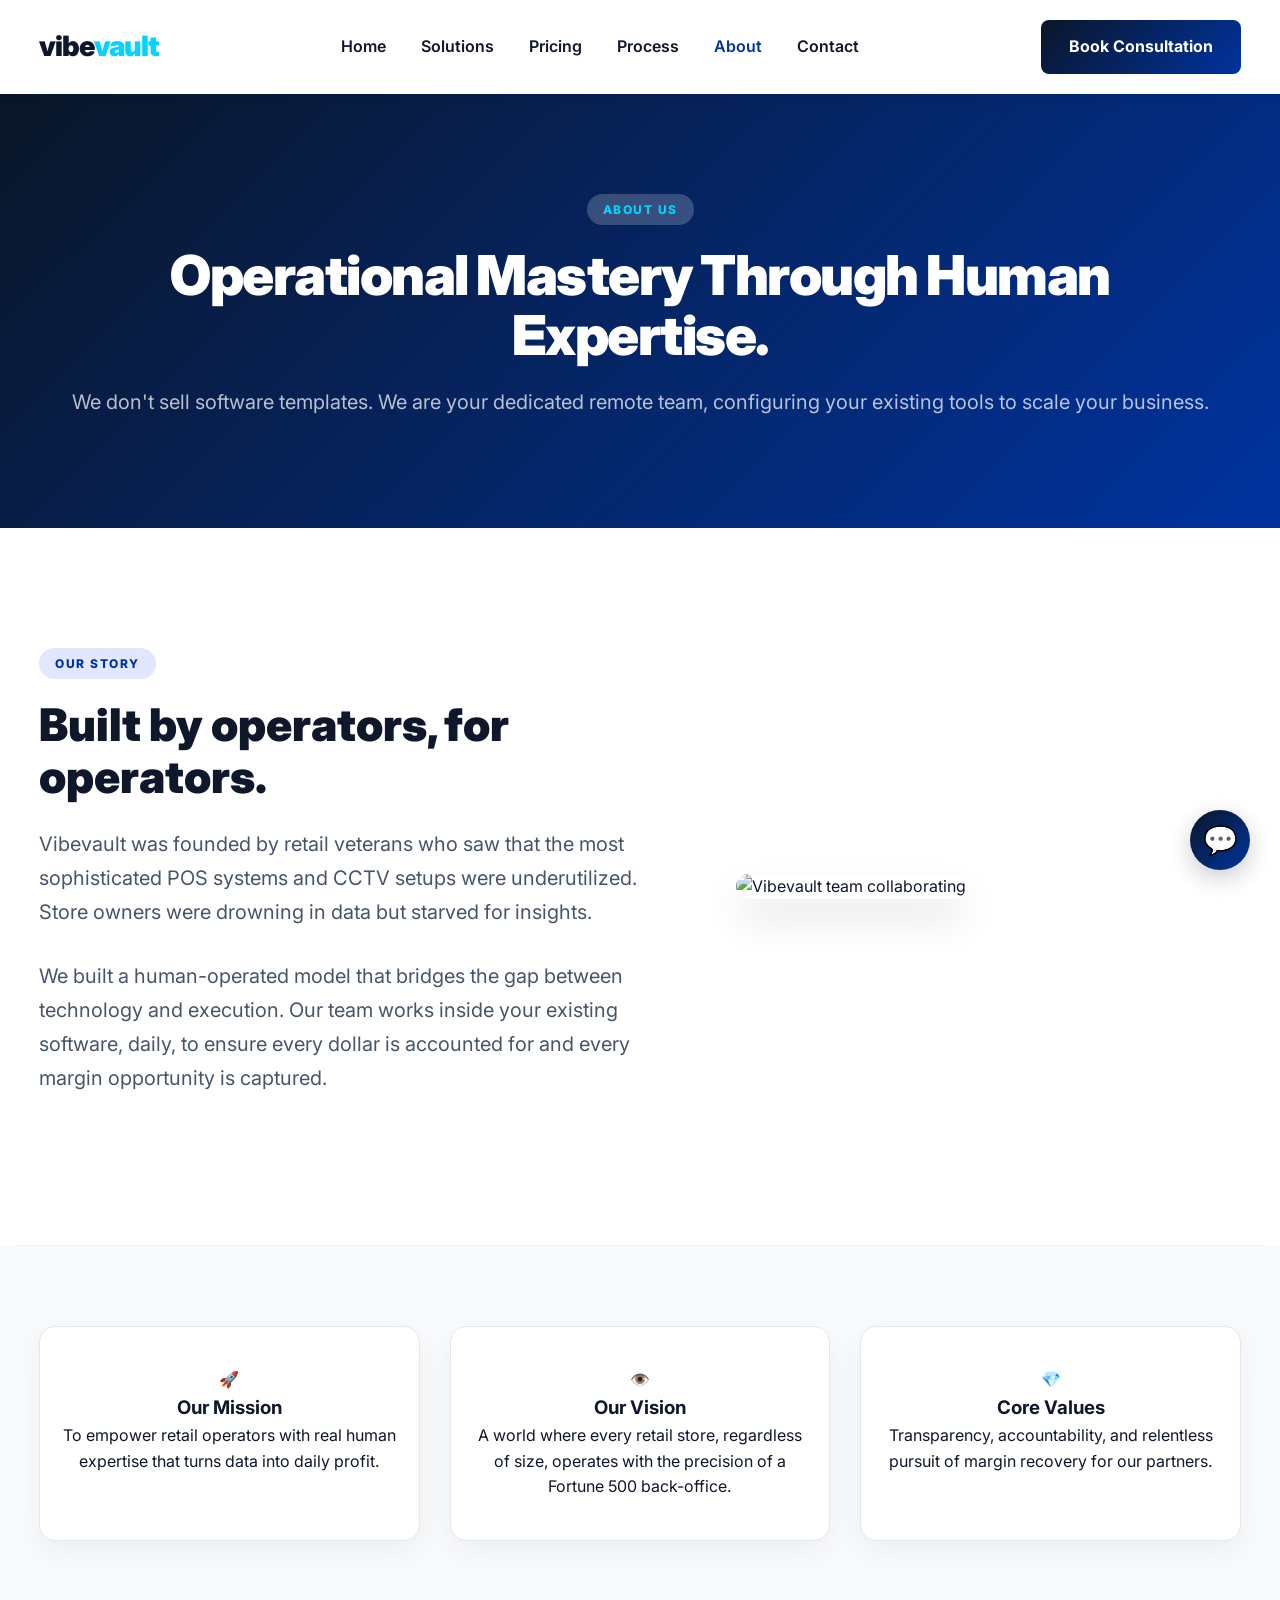
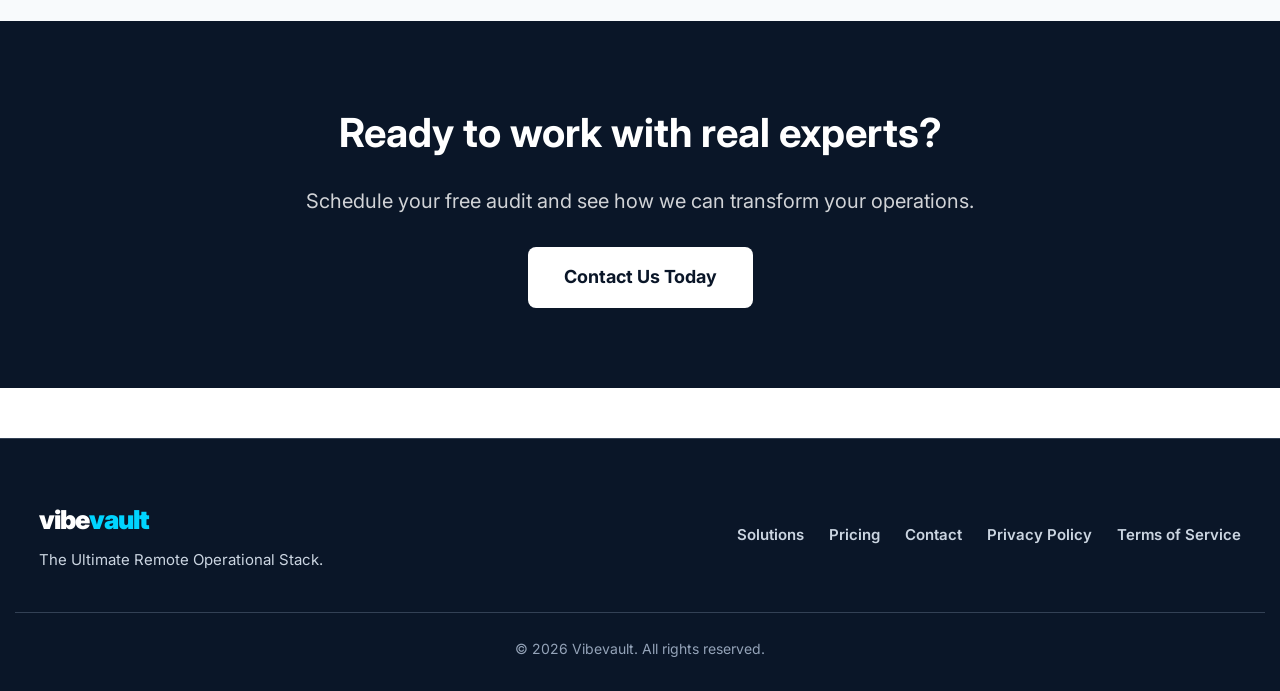
==== commit 05845b9a: "Remove 'Meet the Team' section from about.html Removed the 'Meet the Team' section including team me" ====
--- a/about.html
+++ b/about.html
@@ -60,30 +60,6 @@
             </div>
         </section>
 
-        <section class="container scroll-anim" style="padding:80px 0;">
-            <h2 class="section-title text-center">Meet the Team</h2>
-            <div class="grid-3">
-                <!-- Team Member 1 -->
-                <div class="team-card">
-                    <img src="WhatsApp Image 2026-07-25 at 4.42.52 PM.jpeg" alt="MAARIJE KHAN" style="width:160px;height:160px;border-radius:50%;object-fit:cover;object-position:top;display:block;margin:0 auto 15px auto;" />
-                    <h3>MAARIJE KHAN</h3>
-                    <p>CEO & Co-Founder</p>
-                </div>
-                <!-- Team Member 2 -->
-                <div class="team-card">
-                    <img src="WhatsApp Image 2025-05-19 at 5.47.31 AM.jpeg" alt="WAQAS" style="width:160px;height:160px;border-radius:50%;object-fit:cover;object-position:center;display:block;margin:0 auto 15px auto;" />
-                    <h3>WAQAS</h3>
-                    <p>COO & Co-Founder</p>
-                </div>
-                <!-- Team Member 3 -->
-                <div class="team-card">
-                    <img src="WhatsApp Image 2026-07-25 at 4.43.13 PM.jpeg" alt="AHMED RAZA" style="width:160px;height:160px;border-radius:50%;object-fit:cover;object-position:center;display:block;margin:0 auto 15px auto;" />
-                    <h3>AHMED RAZA</h3>
-                    <p>Developer</p>
-                </div>
-            </div>
-        </section>
-
         <section class="mega-cta-extended scroll-anim" style="background:var(--primary-color);">
             <div class="container text-center">
                 <h2 style="color:white;">Ready to work with real experts?</h2>
--- a/style.css
+++ b/style.css
@@ -21,6 +21,7 @@
     color: var(--text-dark);
     line-height: 1.6;
     overflow-x: hidden;
+    max-width: 100vw;
 }
 
 a { text-decoration: none; transition: var(--transition); }
@@ -297,6 +298,13 @@
 }
 .testimonial-author strong { display: block; }
 .testimonial-author span { font-size: 14px; color: var(--text-muted); }
+.verified-badge {
+    display: block;
+    color: #16a34a;
+    font-size: 12px;
+    font-weight: 700;
+    margin-top: 4px;
+}
 
 .carousel-btn {
     position: absolute;
@@ -620,7 +628,7 @@
 .contact-info-extended { flex: 0.9; }
 .contact-cards-grid { display: flex; flex-direction: column; gap: 20px; margin-top: 50px; }
 .contact-card-info {
-    background: var(--secondary-color);
+    background: #f1f5f9;
     padding: 30px;
     border-radius: 12px;
     border: 1px solid var(--border-color);
@@ -698,6 +706,13 @@
 .legal-content h2 { font-size: 28px; margin-top: 40px; margin-bottom: 15px; }
 .legal-content p { font-size: 18px; color: var(--text-muted); line-height: 1.8; }
 .legal-content a { color: var(--primary-accent); }
+
+/* ===== GRID HELPERS ===== */
+.grid-3 {
+    display: grid;
+    grid-template-columns: repeat(3, 1fr);
+    gap: 30px;
+}
 
 /* ===== RESPONSIVE ===== */
 @media (max-width: 1024px) {
